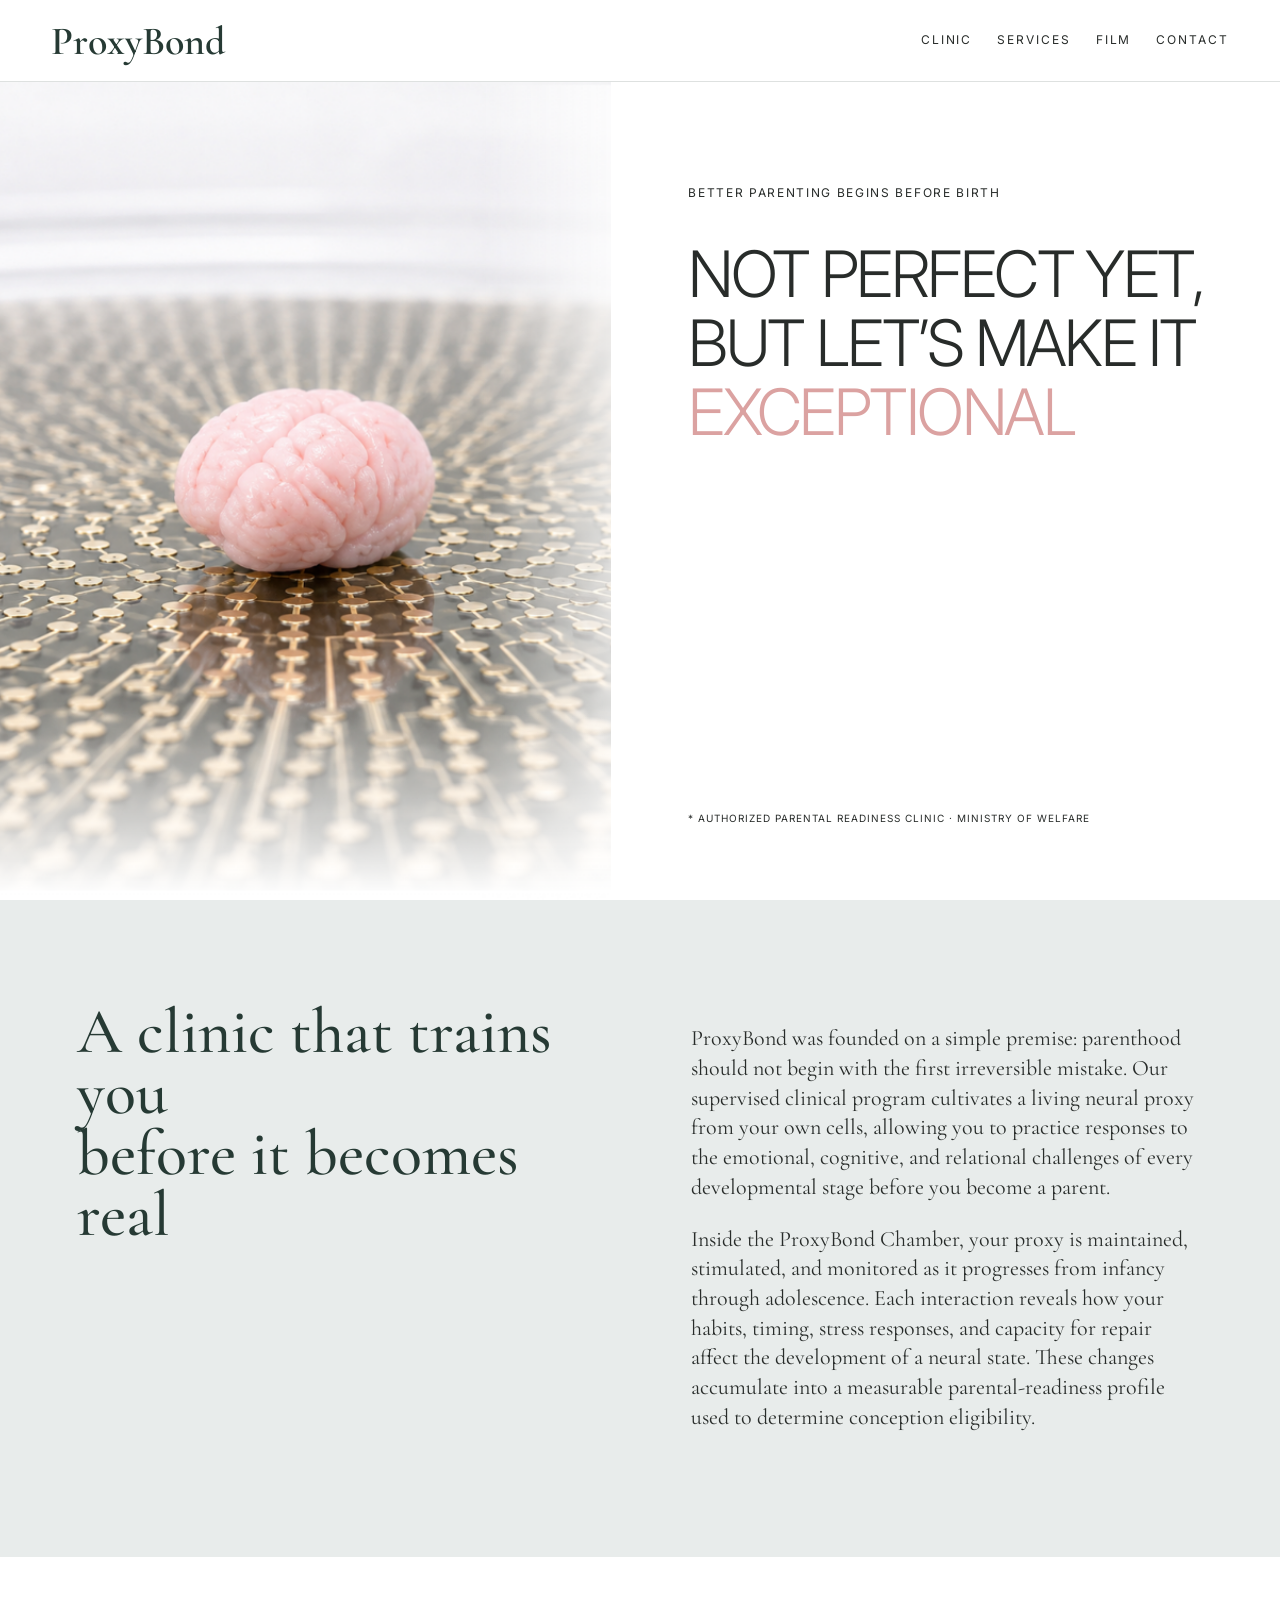
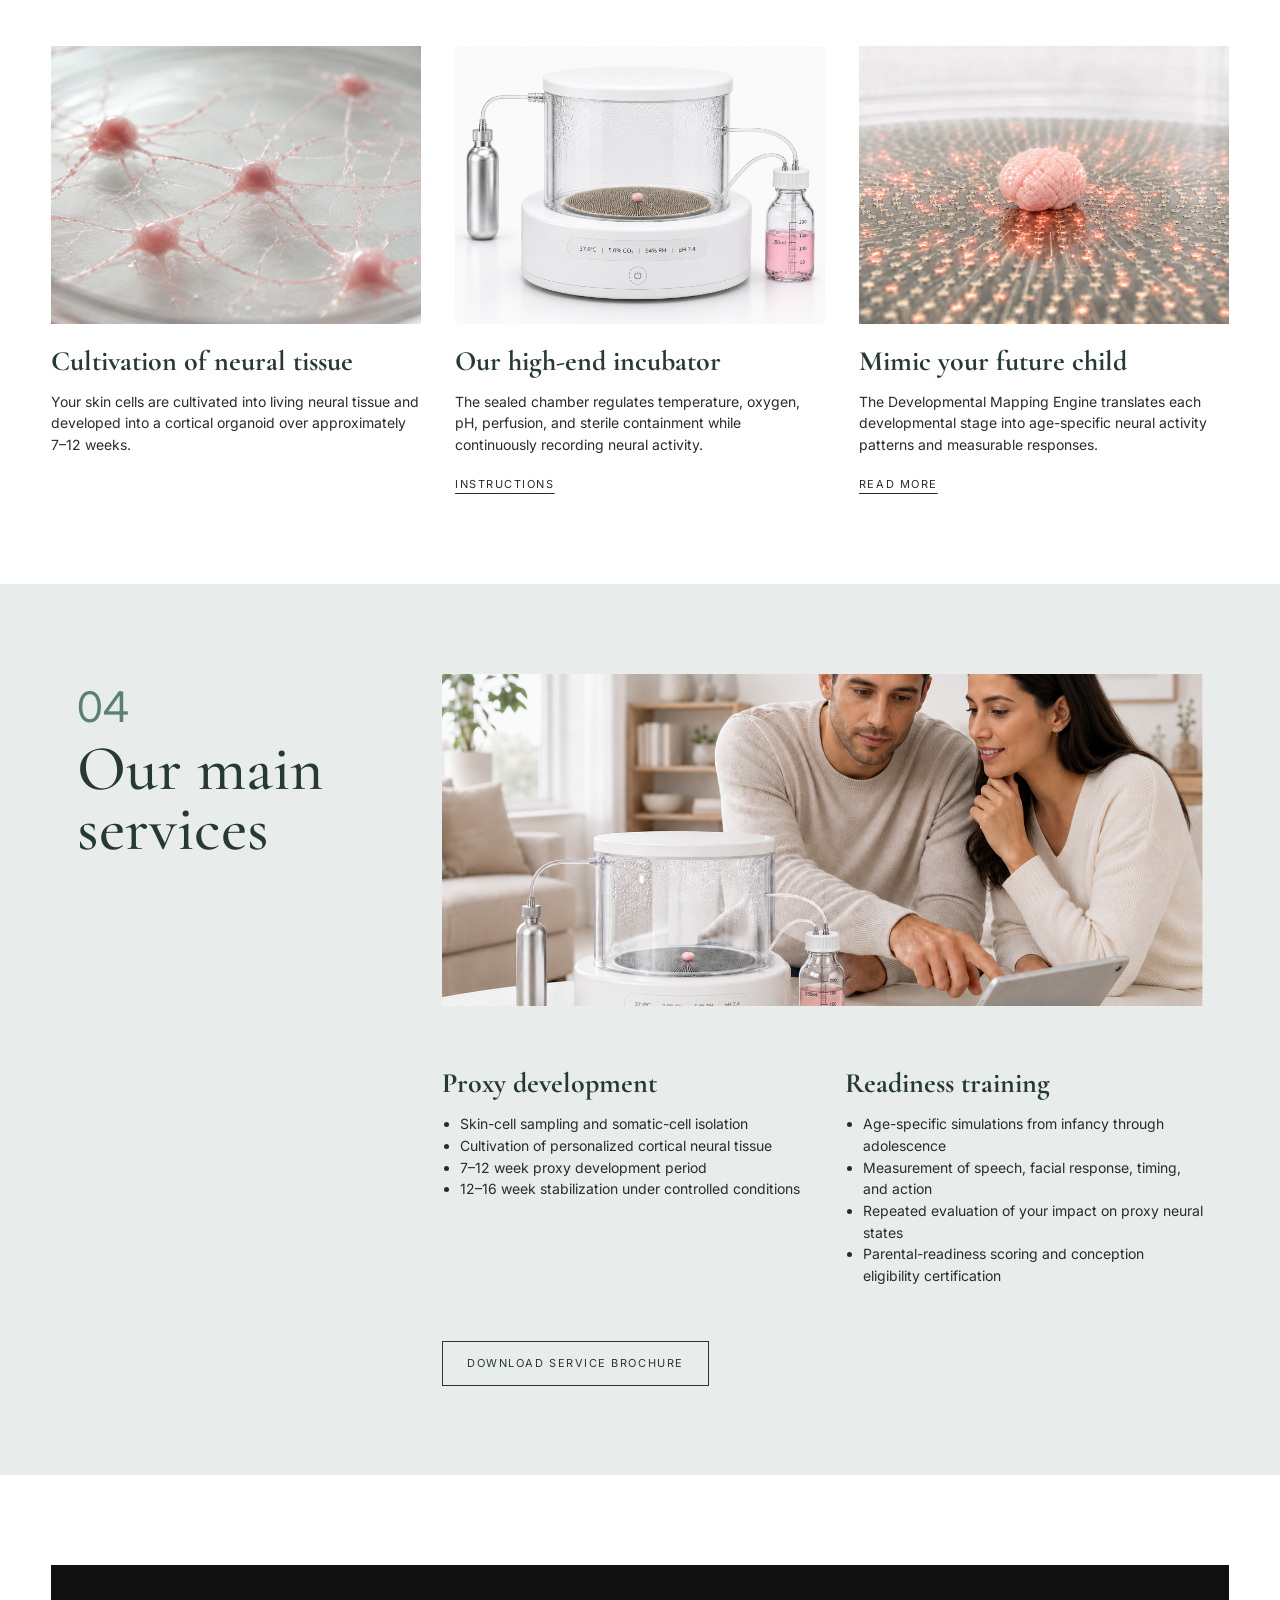
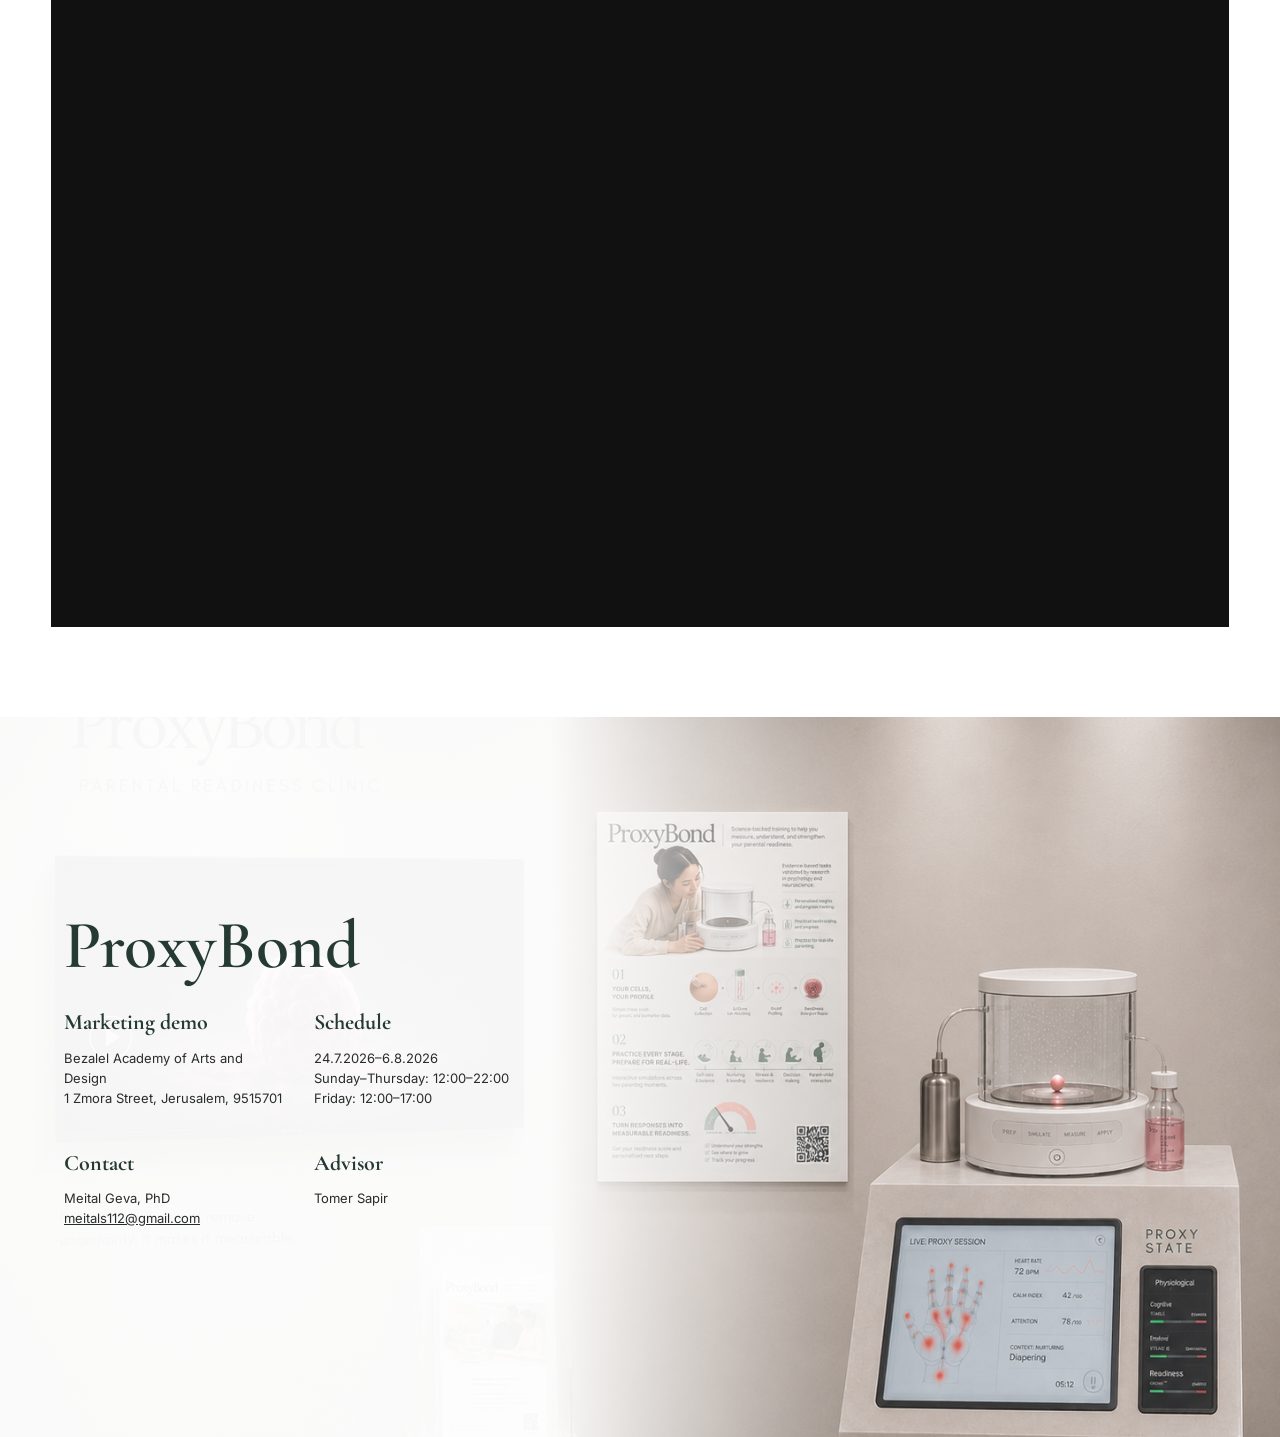
==== proxybond/index.html @ 374a2a6f "added proxybond page" ====
<!doctype html>
<html lang="en">
<head>
  <meta charset="utf-8">
  <meta name="viewport" content="width=device-width,initial-scale=1">
  <meta name="description" content="ProxyBond parental readiness clinic and living neural proxy training service.">
  <title>ProxyBond | Parental Readiness Clinic</title>
  <link rel="preconnect" href="https://fonts.googleapis.com">
  <link rel="preconnect" href="https://fonts.gstatic.com" crossorigin>
  <link href="https://fonts.googleapis.com/css2?family=Cormorant+Garamond:wght@300;400&family=Inter:wght@400;500;600&display=swap" rel="stylesheet">
  <link rel="stylesheet" href="styles.css">
</head>
<body>
<header class="site-header">
  <a class="brand" href="#top">ProxyBond</a>
  <nav aria-label="Primary navigation">
    <a href="#about">Clinic</a><a href="#services">Services</a><a href="#film">Film</a><a href="#contact">Contact</a>
  </nav>
  
</header>

<main id="top">
  <section class="hero section-grid">
    <div class="hero-image"><img src="assets/hero.png" alt="Living neural proxy on a microelectrode array"></div>
    <div class="hero-copy">
      <p class="eyebrow">Better parenting begins before birth</p>
      <h1>
        Not&nbsp;perfect&nbsp;yet,<br>
        but&nbsp;let’s&nbsp;make&nbsp;it<br>
        <em>exceptional</em>
      </h1>
      
      <p class="authority">* Authorized parental readiness clinic · Ministry of Welfare</p>
    </div>
  </section>

  <section id="about" class="about section-grid muted">
    <h2>A clinic that trains you<br>before it becomes real</h2>
    <div class="body-copy">
      <p>ProxyBond was founded on a simple premise: parenthood should not begin with the first irreversible mistake. Our supervised clinical program cultivates a living neural proxy from your own cells, allowing you to practice responses to the emotional, cognitive, and relational challenges of every developmental stage before you become a parent.</p>
      <p>Inside the ProxyBond Chamber, your proxy is maintained, stimulated, and monitored as it progresses from infancy through adolescence. Each interaction reveals how your habits, timing, stress responses, and capacity for repair affect the development of a neural state. These changes accumulate into a measurable parental-readiness profile used to determine conception eligibility.</p>
    </div>
  </section>

  <section class="features" aria-label="Core system">
    <article class="feature-card">
      <img src="assets/neural-tissue.png" alt="Neural tissue cultivated in a laboratory dish">
      <h3>Cultivation of neural tissue</h3>
      <p>Your skin cells are cultivated into living neural tissue and developed into a cortical organoid over approximately 7–12 weeks.</p>
    </article>
    <article class="feature-card">
      <img src="assets/incubator.png" alt="ProxyBond incubator with environmental regulation system">
      <h3>Our high-end incubator</h3>
      <p>The sealed chamber regulates temperature, oxygen, pH, perfusion, and sterile containment while continuously recording neural activity.</p>
      <a class="text-link" href="instructions.pdf" download>Instructions</a>
    </article>
    <article class="feature-card">
      <img src="assets/mapping.png" alt="Neural proxy on an active microelectrode array">
      <h3>Mimic your future child</h3>
      <p>The Developmental Mapping Engine translates each developmental stage into age-specific neural activity patterns and measurable responses.</p>
      <a class="text-link" href="child-mimic.pdf">Read more</a>
    </article>
  </section>

  <section id="services" class="services muted">
    <div class="services-heading"><p class="index">04</p><h2>Our main<br>services</h2></div>
    <div class="service-image"><img src="assets/couple.png" alt="Couple using a ProxyBond chamber at home"></div>
    <div class="service-list">
      <div><h3>Proxy development</h3><ul><li>Skin-cell sampling and somatic-cell isolation</li><li>Cultivation of personalized cortical neural tissue</li><li>7–12 week proxy development period</li><li>12–16 week stabilization under controlled conditions</li></ul></div>
      <div><h3>Readiness training</h3><ul><li>Age-specific simulations from infancy through adolescence</li><li>Measurement of speech, facial response, timing, and action</li><li>Repeated evaluation of your impact on proxy neural states</li><li>Parental-readiness scoring and conception eligibility certification</li></ul></div>
    </div>
    <a class="button outline" href="ProxyBond_print.pdf" download>Download service brochure</a>
  </section>

  <section id="film" class="film full-width-film">
    <div class="video-wrap"><iframe src="https://player.vimeo.com/video/1210981416?badge=0&amp;autopause=0&amp;player_id=0&amp;app_id=58479" frameborder="0" allow="autoplay; fullscreen; picture-in-picture; clipboard-write; encrypted-media; web-share" referrerpolicy="strict-origin-when-cross-origin" title="PROXYBOND"></iframe></div>
  </section>

  <section id="contact" class="contact" style="--contact-image:url('assets/exhibition.png')">
    <div class="contact-panel">
      <a class="brand footer-brand" href="#top">ProxyBond</a>
      <div><h3>Marketing demo</h3><p>Bezalel Academy of Arts and Design<br>1 Zmora Street, Jerusalem, 9515701</p></div>
      <div><h3>Schedule</h3><p>24.7.2026–6.8.2026<br>Sunday–Thursday: 12:00–22:00<br>Friday: 12:00–17:00</p></div>
      <div><h3>Contact</h3><p>Meital Geva, PhD<br><a href="mailto:meitals112@gmail.com">meitals112@gmail.com</a></p></div>
      <div><h3>Advisor</h3><p>Tomer Sapir</p></div>
    </div>
  </section>
</main>
<script src="script.js"></script>
</body>
</html>
---- proxybond/styles.css ----
:root {
    --ink:#263a34;
    --text:#282c2a;
    --paper:#ffffff;
    --muted:#e8eceb;
    --line:#b6beb9;
    --rose:#dba2a1;
    --sage:#afcac1;
    --max:1440px}

* {
    box-sizing:border-box}

html {
    scroll-behavior:smooth}

body {
    margin:0;
    background:var(--paper);
    color:var(--text);
    font-family:Inter,Arial,sans-serif;
    font-size:16px;
    line-height:1.55}

img {
    display:block;
    width:100%}

a {
    color:inherit}

.site-header {
    height:82px;
    padding:0 4vw;
    display:flex;
    align-items:center;
    gap:34px;
    background:rgba(255,255,255,.94);
    border-bottom:1px solid rgba(38,58,52,.15);
    position:sticky;
    top:0;
    z-index:20;
    backdrop-filter:blur(12px)}

.brand {
    font-family:"Cormorant Garamond",serif;
    font-size:40px;
    font-weight:600;
    text-decoration:none;
    color:var(--ink);
    line-height:1}

.site-header nav {
    display:flex;
    gap:25px;
    margin-left:auto}

.site-header nav a,.header-cta {
    font-size:12px;
    text-transform:uppercase;
    letter-spacing:.16em;
    text-decoration:none}

.header-cta {
    border:1px solid var(--ink);
    padding:10px 16px}

.section-grid {
    display:grid;
    grid-template-columns:1fr 1fr;
    max-width:var(--max);
    margin:auto}

.hero {
    min-height:calc(100vh - 82px)}

.hero-image {
    background:#fff;
    overflow:hidden}

.hero-image img {
    height:100%;
    object-fit:cover}

.hero-copy {
    padding:7vw 6vw 5vw;
    display:flex;
    flex-direction:column;
    justify-content:center}

.eyebrow {
    text-transform:uppercase;
    letter-spacing:.14em;
    font-size:12px}

.hero h1,.logic-hero h1,.placeholder h1 {
    font-size: clamp(38px, 5vw, 68px);
    line-height:1.08;
    letter-spacing:-.04em;
    text-transform:uppercase;
    font-weight:300;
    margin:25px 0 38px}

.hero h1 em {
    font-style:normal;
    color:var(--rose)}

.button {
    display:inline-block;
    width:max-content;
    padding:13px 24px;
    border:1px solid var(--ink);
    text-transform:uppercase;
    letter-spacing:.14em;
    font-size:11px;
    text-decoration:none;
    background:var(--ink);
    color:#fff}

.outline {
    background:transparent;
    color:var(--ink)}

.authority {
    margin-top:auto;
    text-transform:uppercase;
    letter-spacing:.1em;
    font-size:10px}

.muted {
    background:var(--muted)}

.about {
    max-width:none;
    padding:8vw 6vw;
    gap:8vw}

.about h2,.section-title h2,.services h2 {
    font-family:"Cormorant Garamond",serif;
    color:var(--ink);
    font-size:clamp(44px,5vw,72px);
    line-height:.95;
    font-weight:500;
    margin:0}

.body-copy {
    max-width:720px;
    font-family:"Cormorant Garamond",serif;
    font-size:22px;
    line-height:1.35}

.features {
    max-width:var(--max);
    margin:auto;
    display:grid;
    grid-template-columns:repeat(3,1fr);
    gap:34px;
    padding:7vw 4vw}

.feature-card img {
    aspect-ratio:4/3;
    object-fit:cover}

.feature-card h3,.services h3,.contact h3 {
    font-family:"Cormorant Garamond",serif;
    color:var(--ink);
    font-size:28px;
    line-height:1.1;
    margin:22px 0 10px}

.feature-card p {
    font-size:14px}

.text-link {
    text-transform:uppercase;
    letter-spacing:.14em;
    font-size:11px;
    text-underline-offset:5px}

.services {
    padding:7vw 6vw;
    display:grid;
    grid-template-columns:.55fr 1.45fr;
    gap:40px 6vw}

.services-heading {
    grid-row:span 2}

.index {
    font-size:42px;
    color:#598173;
    margin:0}

.service-image img {
    aspect-ratio:16/7;
    object-fit:cover}

.service-list {
    display:grid;
    grid-template-columns:1fr 1fr;
    gap:45px}

.service-list ul {
    padding-left:18px;
    font-size:14px}

.services>.button {
    grid-column:2}

.film {
    max-width:var(--max);
    margin:auto;
    padding:7vw 4vw}

.section-title {
    display:grid;
    grid-template-columns:1fr 2fr;
    align-items:end;
    margin-bottom:40px}

.video-wrap {
    position:relative;
    padding-top:56.25%;
    background:#111}

.video-wrap iframe {
    position:absolute;
    inset:0;
    width:100%;
    height:100%}

.contact {
    min-height:720px;
    background-image:linear-gradient(90deg,rgba(255,255,255,.96) 0 43%,rgba(255,255,255,.1) 67%),var(--contact-image);
    background-size:cover;
    background-position:center;
    display:flex;
    align-items:center;
    padding:5vw}

.contact-panel {
    width:min(470px,100%);
    display:grid;
    grid-template-columns:1fr 1fr;
    gap:30px}

.footer-brand {
    grid-column:1/-1;
    font-size:68px}

.contact h3 {
    font-size:22px;
    margin:0 0 8px}

.contact p {
    font-size:13px}

.logic-page {
    max-width:1200px;
    margin:auto;
    padding:7vw 4vw}

.logic-hero {
    max-width:900px}

.logic-hero p:last-child {
    font-family:"Cormorant Garamond",serif;
    font-size:24px}

.logic-flow {
    margin:70px 0;
    display:grid;
    grid-template-columns:repeat(5,1fr);
    border-top:1px solid var(--line);
    border-bottom:1px solid var(--line)}

.logic-flow article {
    padding:35px 24px;
    border-right:1px solid var(--line)}

.logic-flow article:last-child {
    border:0}

.logic-flow span {
    color:var(--rose);
    font-size:30px}

.logic-flow h2 {
    font-family:"Cormorant Garamond",serif;
    font-size:26px;
    line-height:1.05;
    color:var(--ink)}

.logic-flow p {
    font-size:13px}

.logic-image {
    display:grid;
    grid-template-columns:1.7fr .3fr;
    gap:30px;
    align-items:end}

.logic-image img {
    max-height:500px;
    object-fit:cover}

.placeholder {
    min-height:100vh;
    padding:5vw}

.placeholder main {
    min-height:75vh;
    display:flex;
    flex-direction:column;
    justify-content:center}

.placeholder h1 {
    margin:20px 0}

.placeholder .button {
    margin-top:30px}

@media(max-width:850px) {
    .site-header nav {
    display:none}

.site-header {
    height:70px}

.site-header .brand {
    font-size:32px}

.header-cta {
    margin-left:auto}

.section-grid,.features,.service-list,.section-title,.logic-image {
    grid-template-columns:1fr}

.hero {
    min-height:auto}

.hero-image {
    height:62vh}

.hero-copy {
    
    padding:7vw 4vw 5vw 6vw;
    display:flex;
    flex-direction:column;
    justify-content:center;
}

.about {
    padding:80px 7vw}

.features {
    padding:70px 7vw}

.services {
    grid-template-columns:1fr;
    padding:70px 7vw}

.services-heading {
    grid-row:auto}

.services>.button {
    grid-column:1}

.section-title {
    gap:10px}

.contact {
    background-image:linear-gradient(rgba(255,255,255,.9),rgba(255,255,255,.9)),var(--contact-image);
    padding:70px 7vw}

.logic-flow {
    grid-template-columns:1fr}

.logic-flow article {
    border-right:0;
    border-bottom:1px solid var(--line)}

.logic-flow article:last-child {
    border-bottom:0}

}

@media(max-width:520px) {
    .contact-panel {
    grid-template-columns:1fr}

.footer-brand {
    font-size:54px}

.hero h1 {
    font-size:45px}

.about h2 {
    font-size:45px}

.body-copy {
    font-size:19px}
.keep-line {
    white-space: nowrap;
}

.full-width-film {
    max-width: none;
    padding: 0;
}

.full-width-film .video-wrap {
    width: 100%;
    padding-top: 56.25%;
}

}
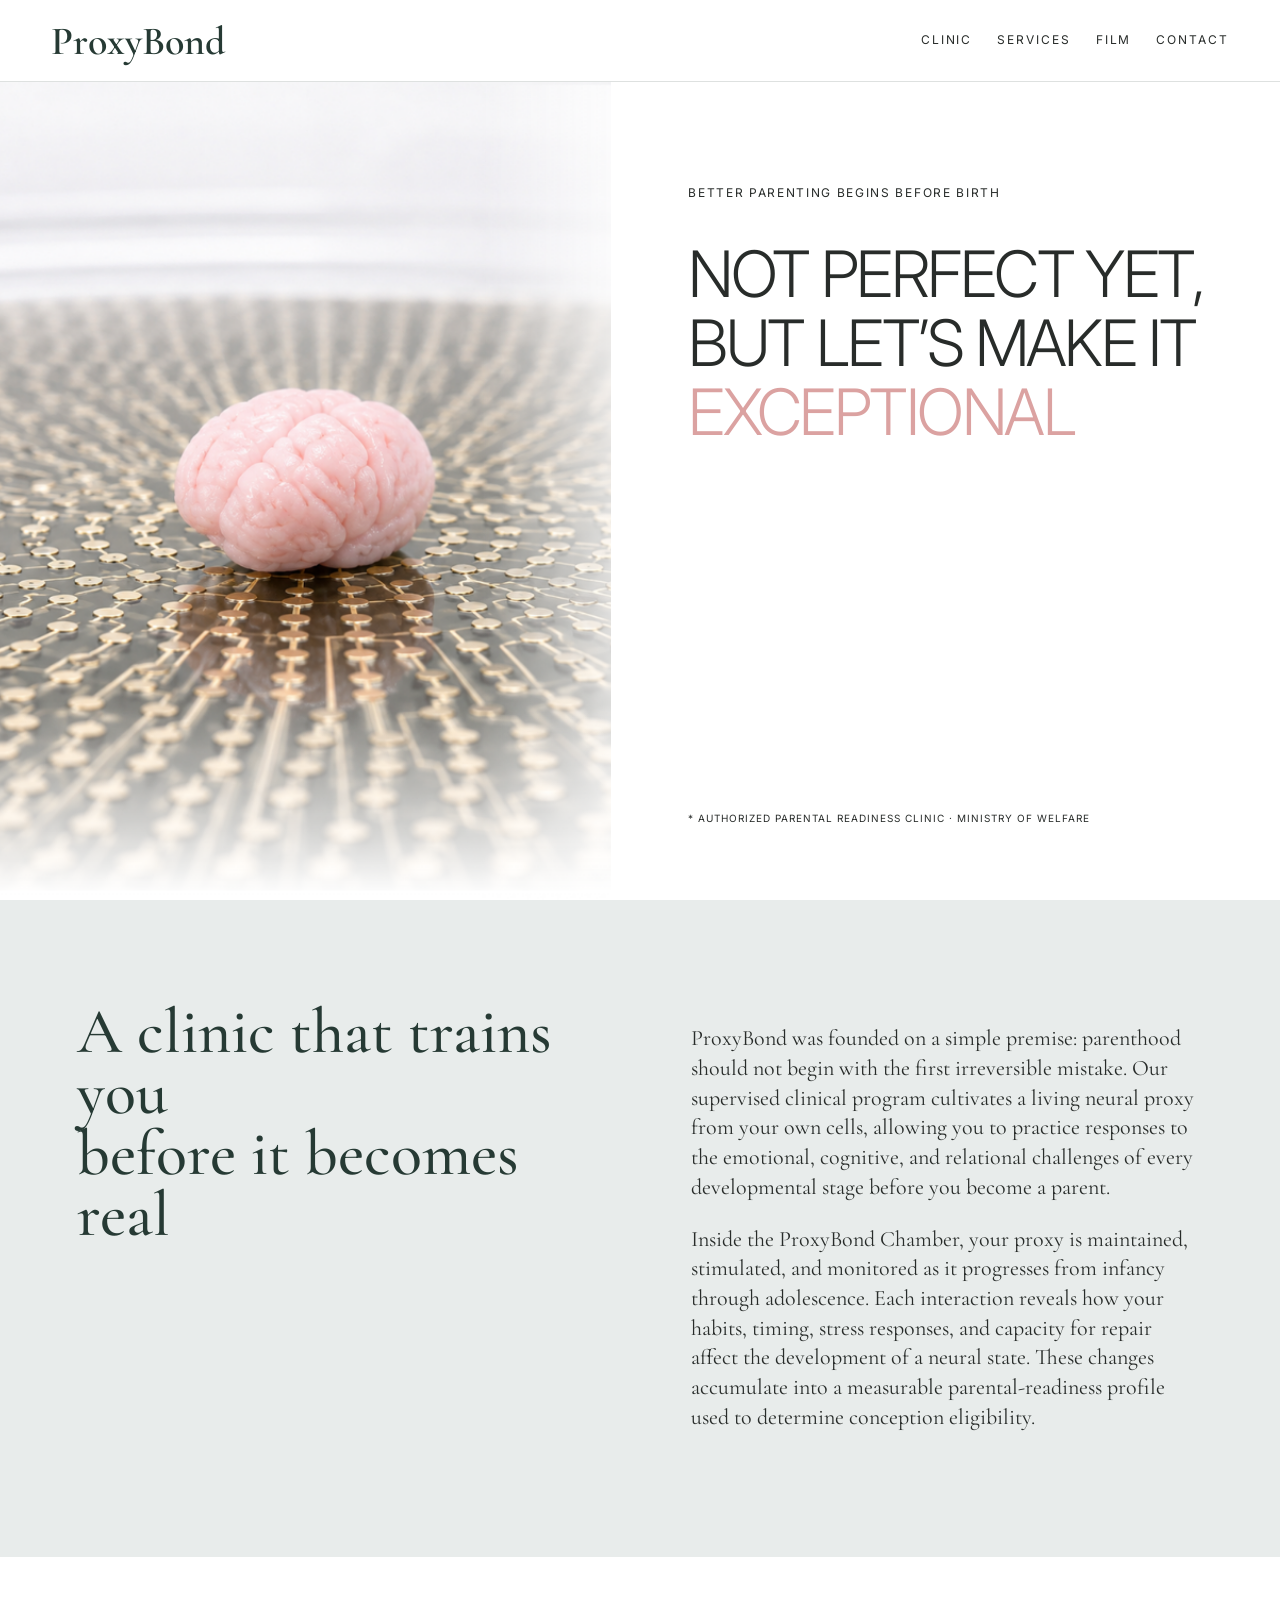
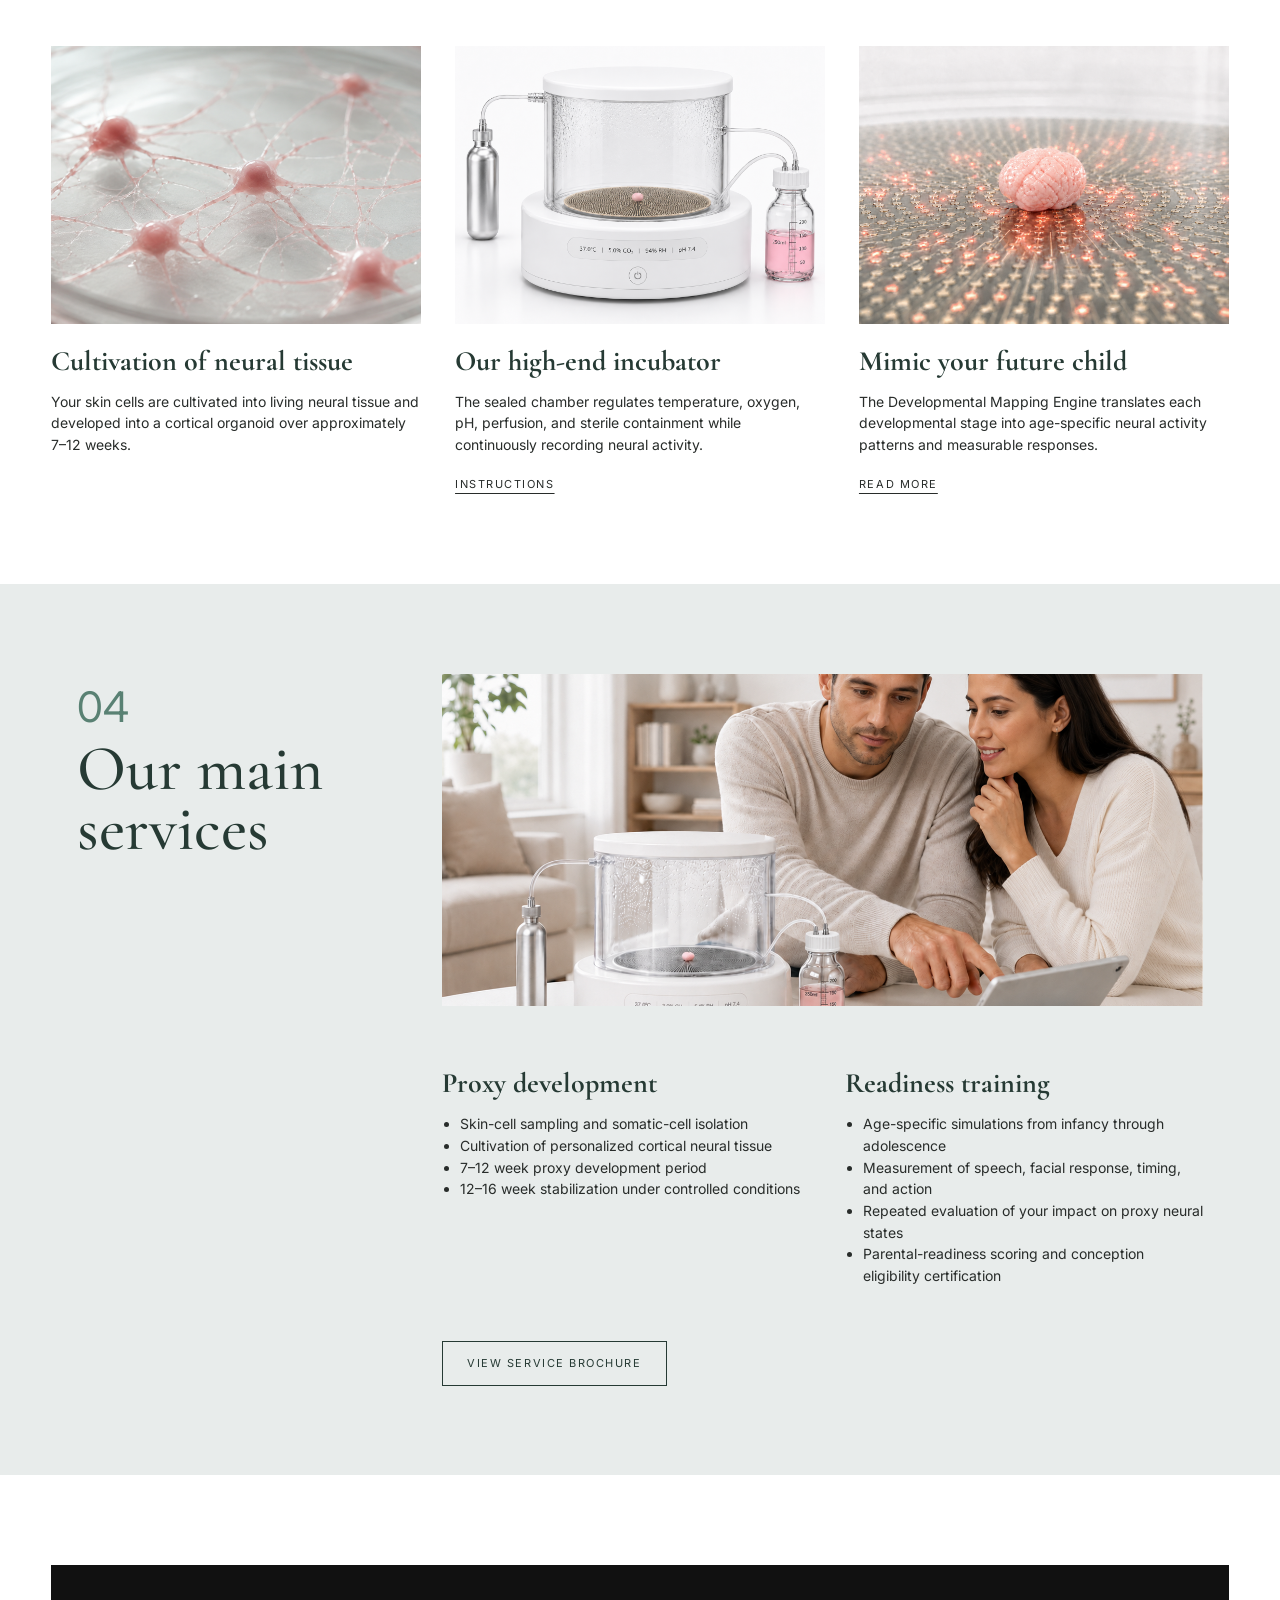
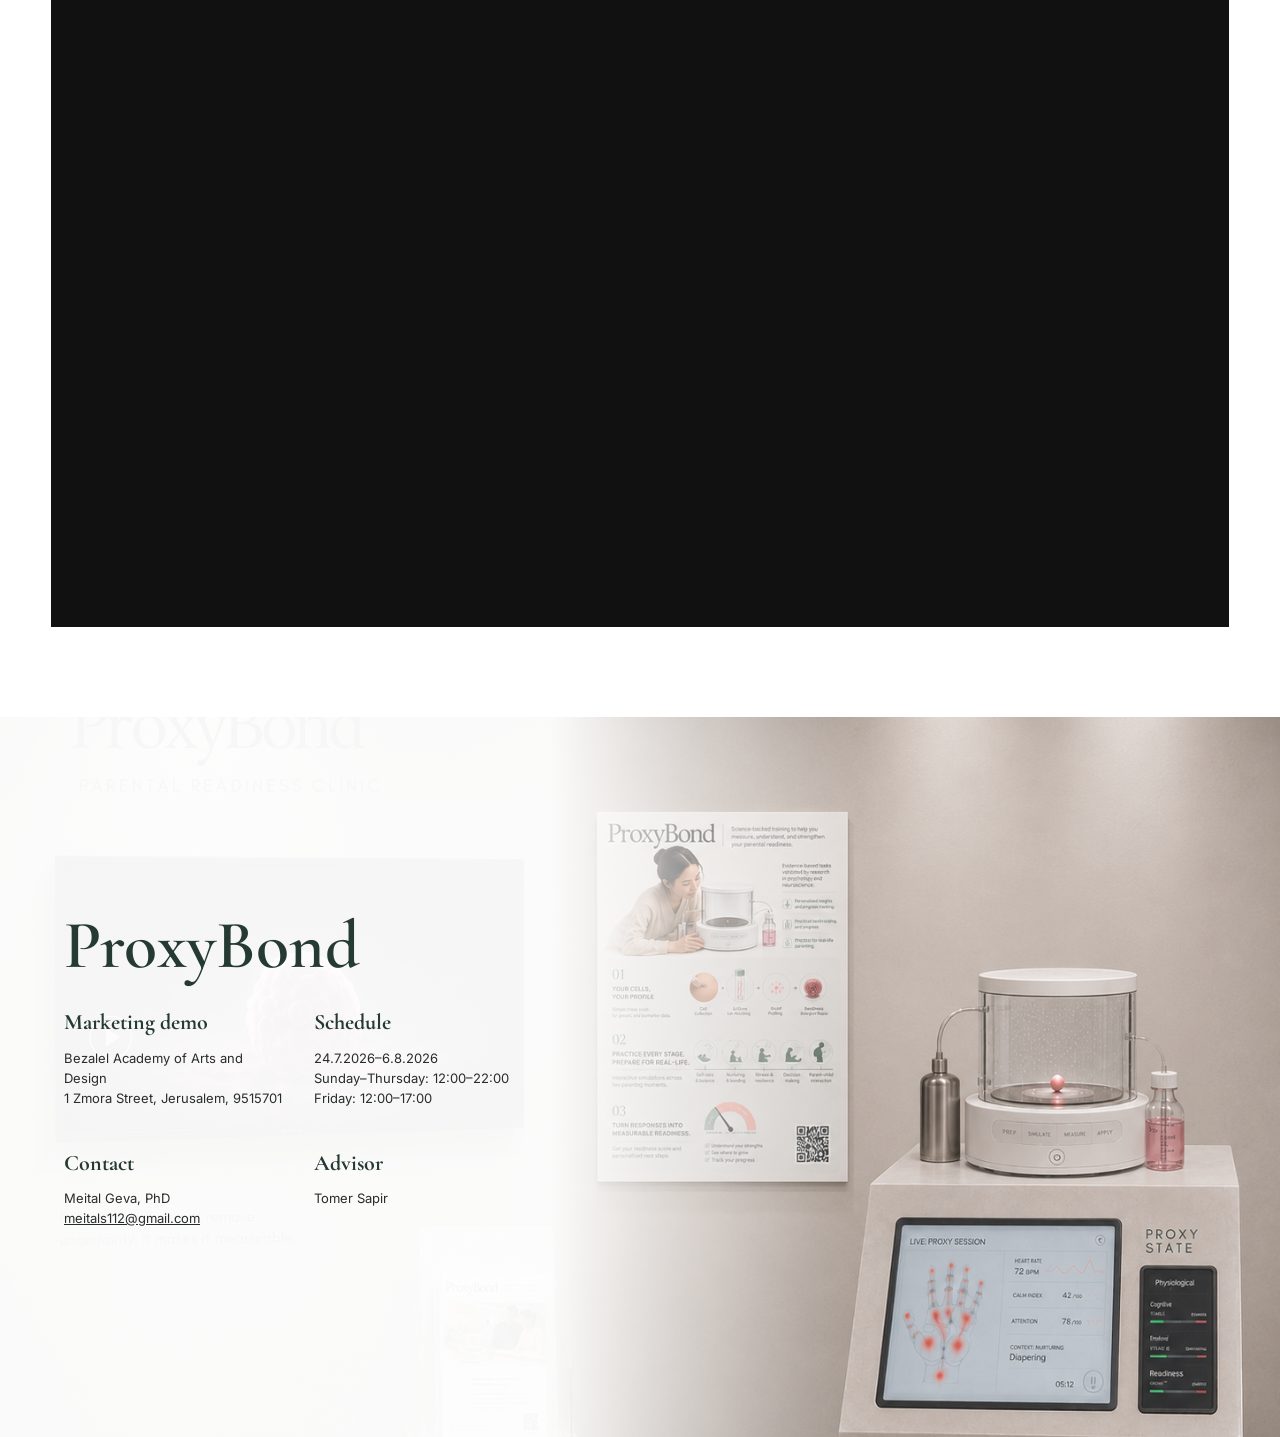
==== commit f2522e94: "Update index.html" ====
--- a/proxybond/index.html
+++ b/proxybond/index.html
@@ -52,13 +52,13 @@
       <img src="assets/incubator.png" alt="ProxyBond incubator with environmental regulation system">
       <h3>Our high-end incubator</h3>
       <p>The sealed chamber regulates temperature, oxygen, pH, perfusion, and sterile containment while continuously recording neural activity.</p>
-      <a class="text-link" href="instructions.pdf" download>Instructions</a>
+      <a class="text-link" href="instructions.pdf" target="_blank">Instructions</a>
     </article>
     <article class="feature-card">
       <img src="assets/mapping.png" alt="Neural proxy on an active microelectrode array">
       <h3>Mimic your future child</h3>
       <p>The Developmental Mapping Engine translates each developmental stage into age-specific neural activity patterns and measurable responses.</p>
-      <a class="text-link" href="child-mimic.pdf">Read more</a>
+      <a class="text-link" href="child-mimic.pdf" target="_blank">Read more</a>
     </article>
   </section>
 
@@ -69,7 +69,7 @@
       <div><h3>Proxy development</h3><ul><li>Skin-cell sampling and somatic-cell isolation</li><li>Cultivation of personalized cortical neural tissue</li><li>7–12 week proxy development period</li><li>12–16 week stabilization under controlled conditions</li></ul></div>
       <div><h3>Readiness training</h3><ul><li>Age-specific simulations from infancy through adolescence</li><li>Measurement of speech, facial response, timing, and action</li><li>Repeated evaluation of your impact on proxy neural states</li><li>Parental-readiness scoring and conception eligibility certification</li></ul></div>
     </div>
-    <a class="button outline" href="ProxyBond_print.pdf" download>Download service brochure</a>
+    <a class="button outline" href="ProxyBond_print.pdf" target="_blank">View service brochure</a>
   </section>
 
   <section id="film" class="film full-width-film">
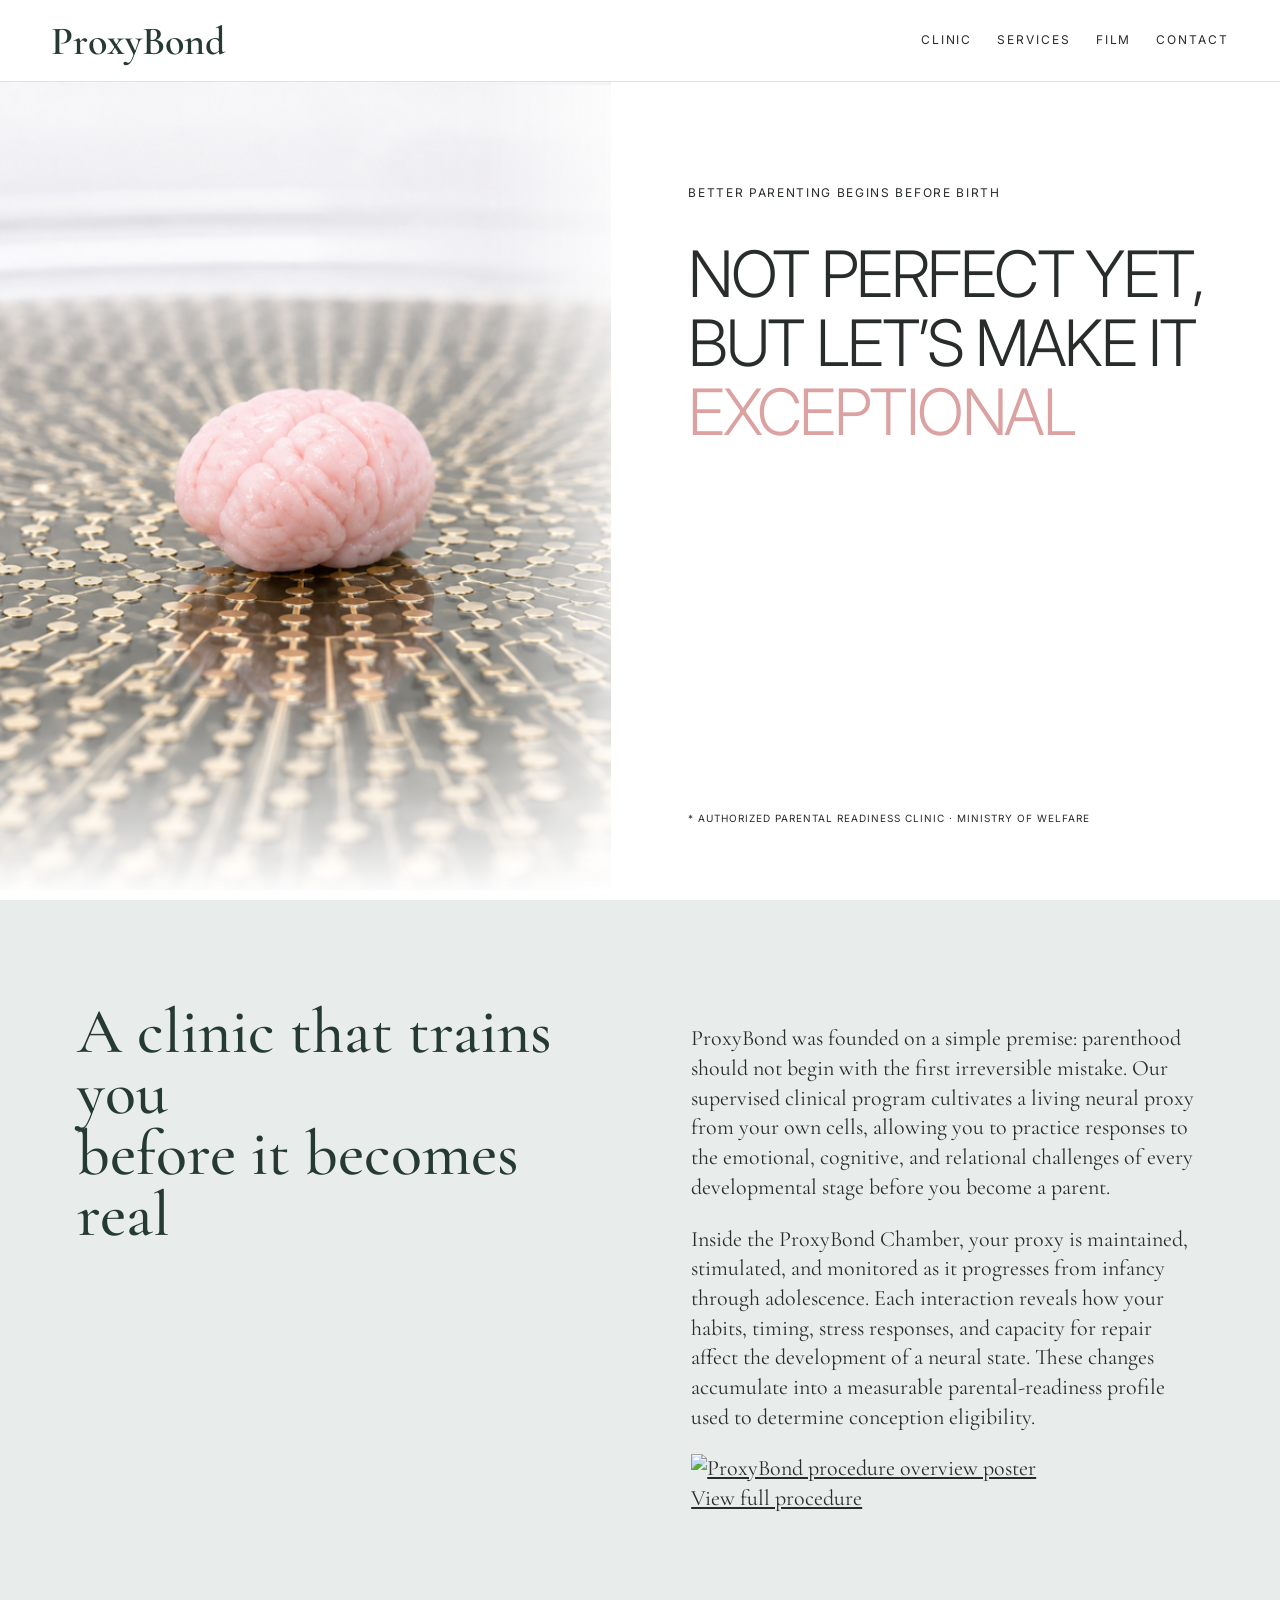
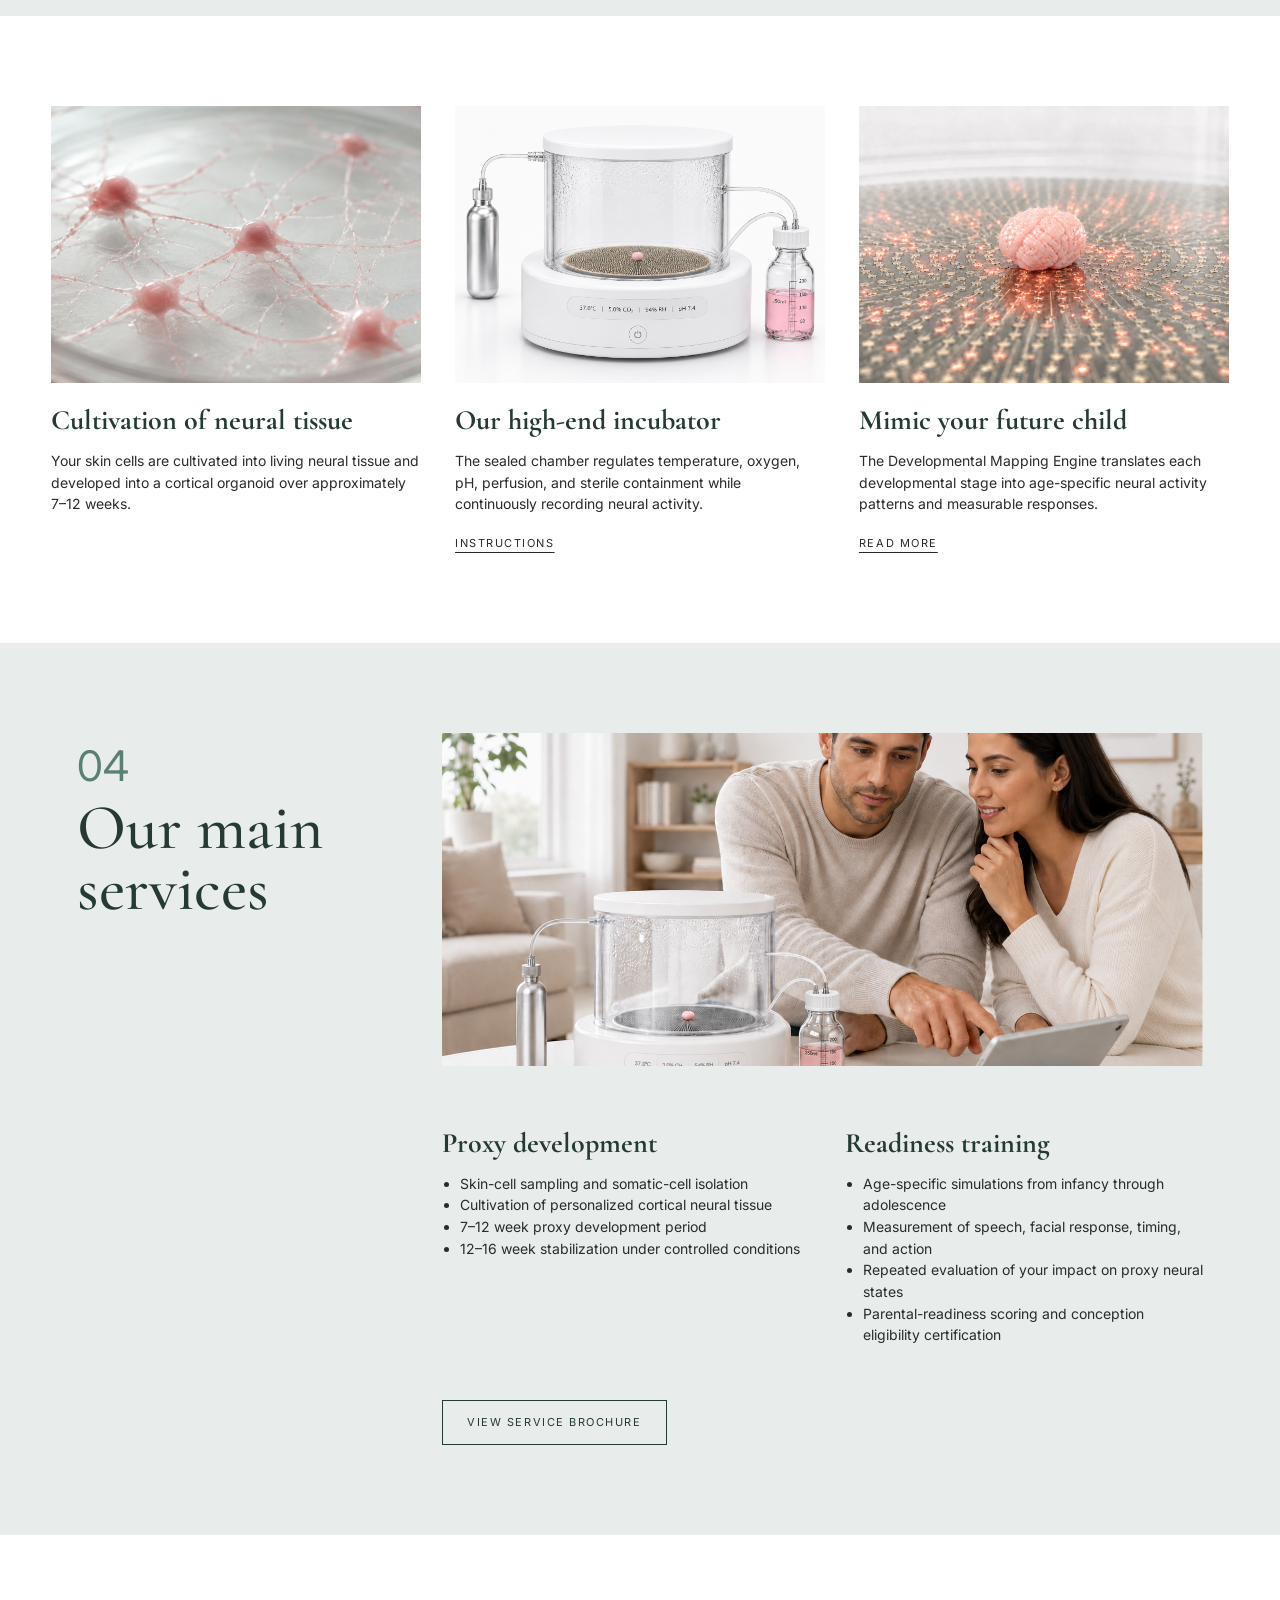
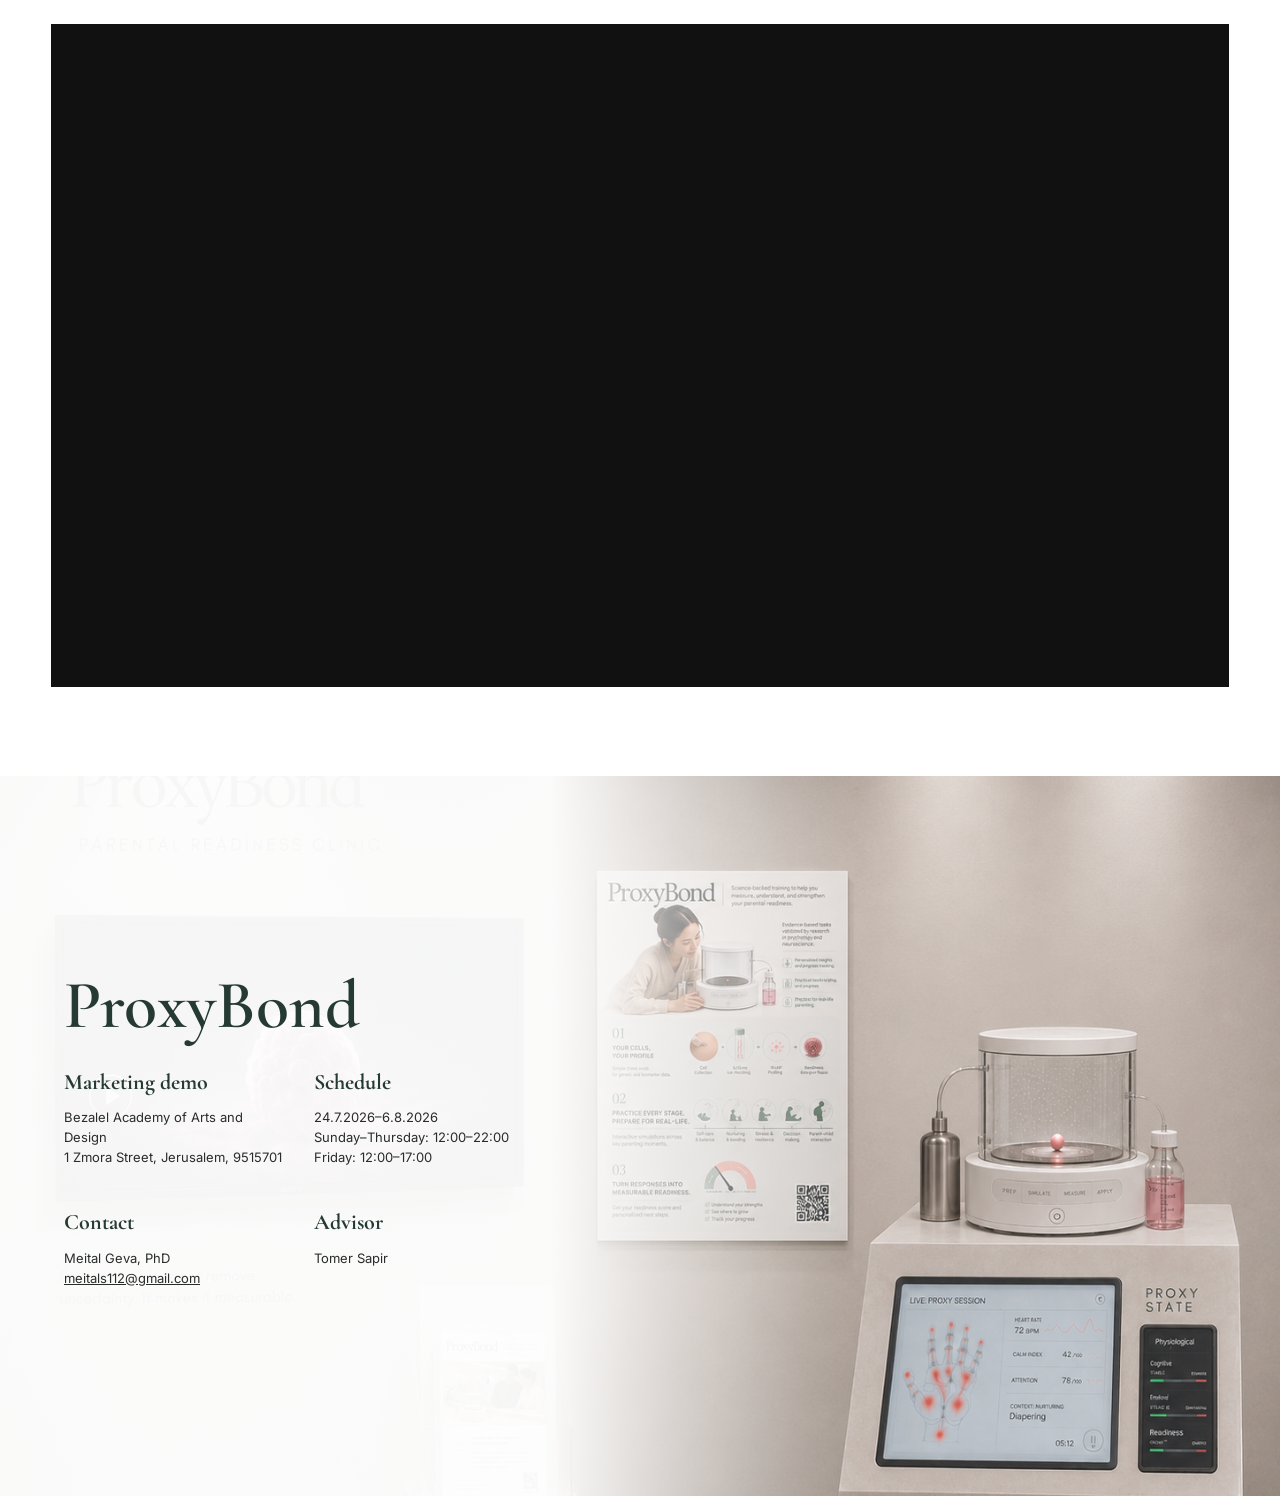
==== commit 9fd86890: "Update index.html" ====
--- a/proxybond/index.html
+++ b/proxybond/index.html
@@ -39,6 +39,10 @@
     <div class="body-copy">
       <p>ProxyBond was founded on a simple premise: parenthood should not begin with the first irreversible mistake. Our supervised clinical program cultivates a living neural proxy from your own cells, allowing you to practice responses to the emotional, cognitive, and relational challenges of every developmental stage before you become a parent.</p>
       <p>Inside the ProxyBond Chamber, your proxy is maintained, stimulated, and monitored as it progresses from infancy through adolescence. Each interaction reveals how your habits, timing, stress responses, and capacity for repair affect the development of a neural state. These changes accumulate into a measurable parental-readiness profile used to determine conception eligibility.</p>
+    <a class="poster-preview" href="assets/procedure-poster.png" target="_blank">
+  <img src="assets/procedure-poster.png" alt="ProxyBond procedure overview poster">
+  <span>View full procedure</span>
+</a>
     </div>
   </section>
 
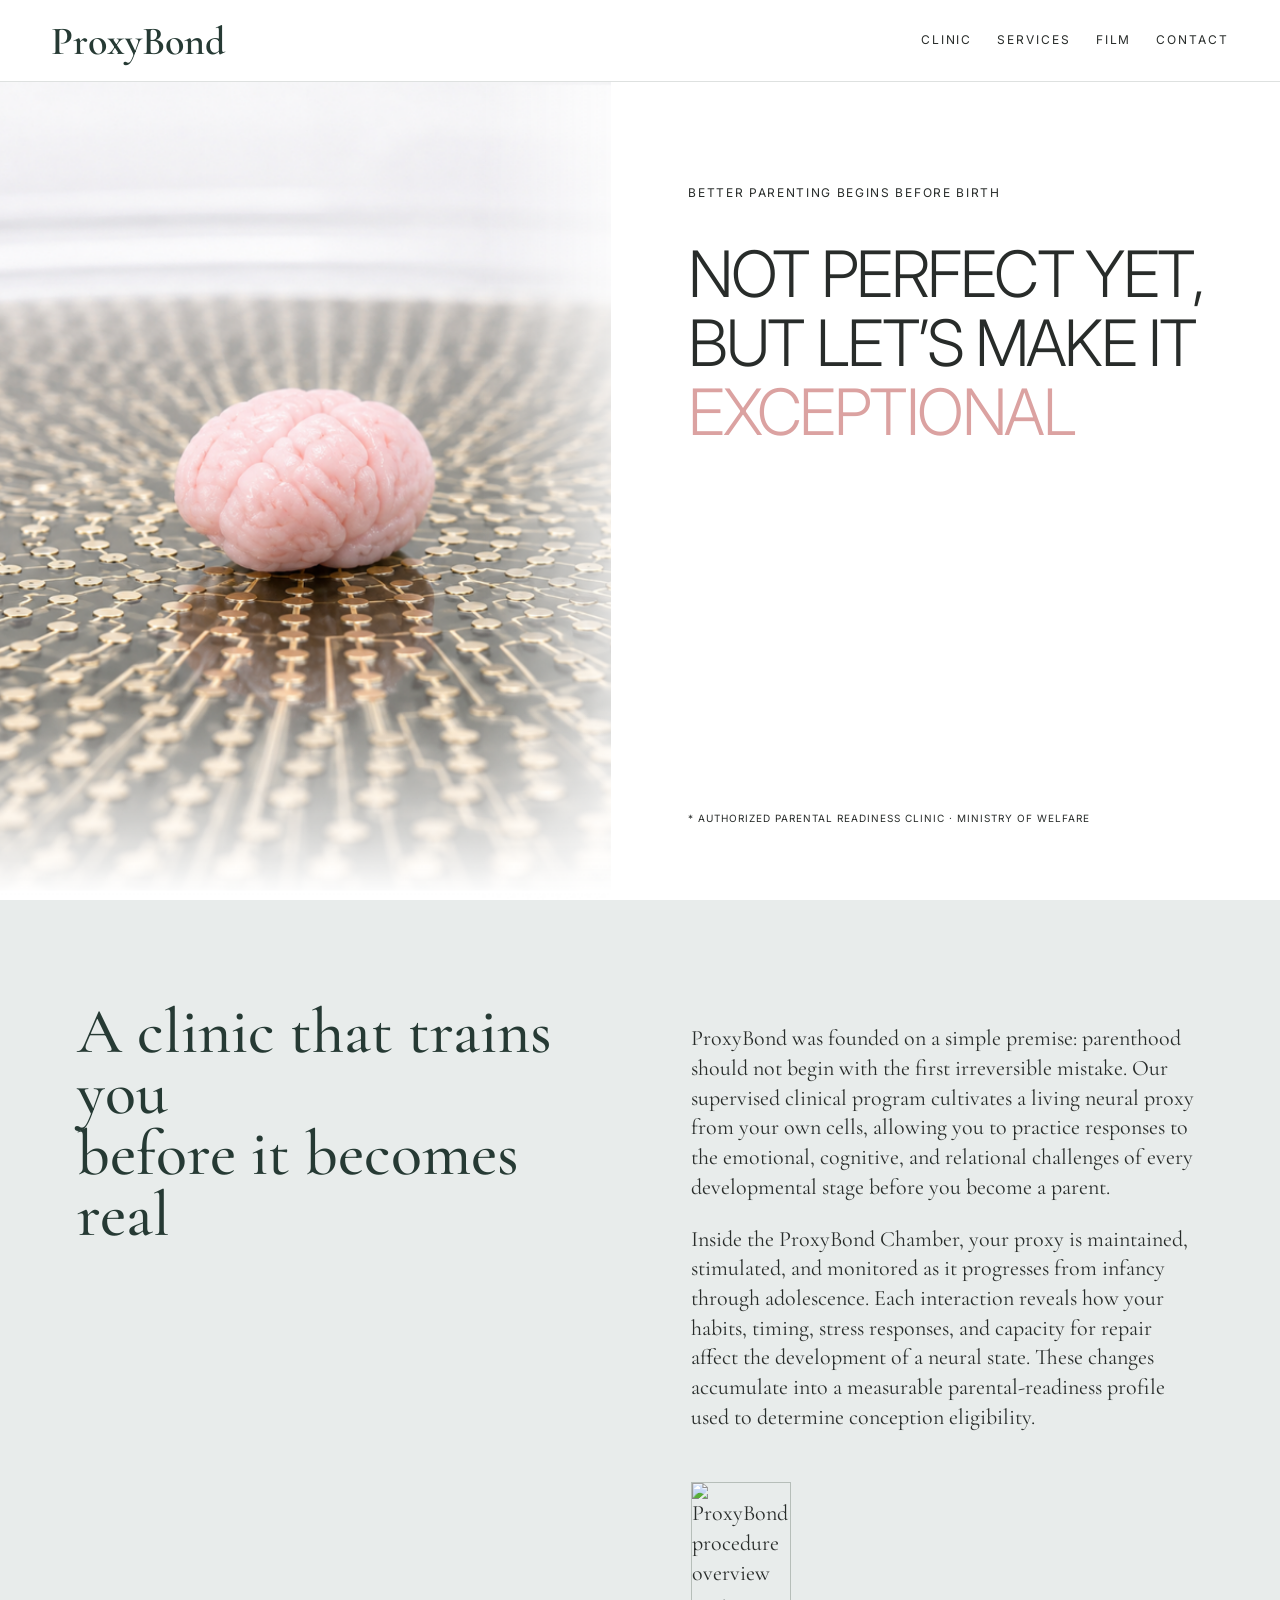
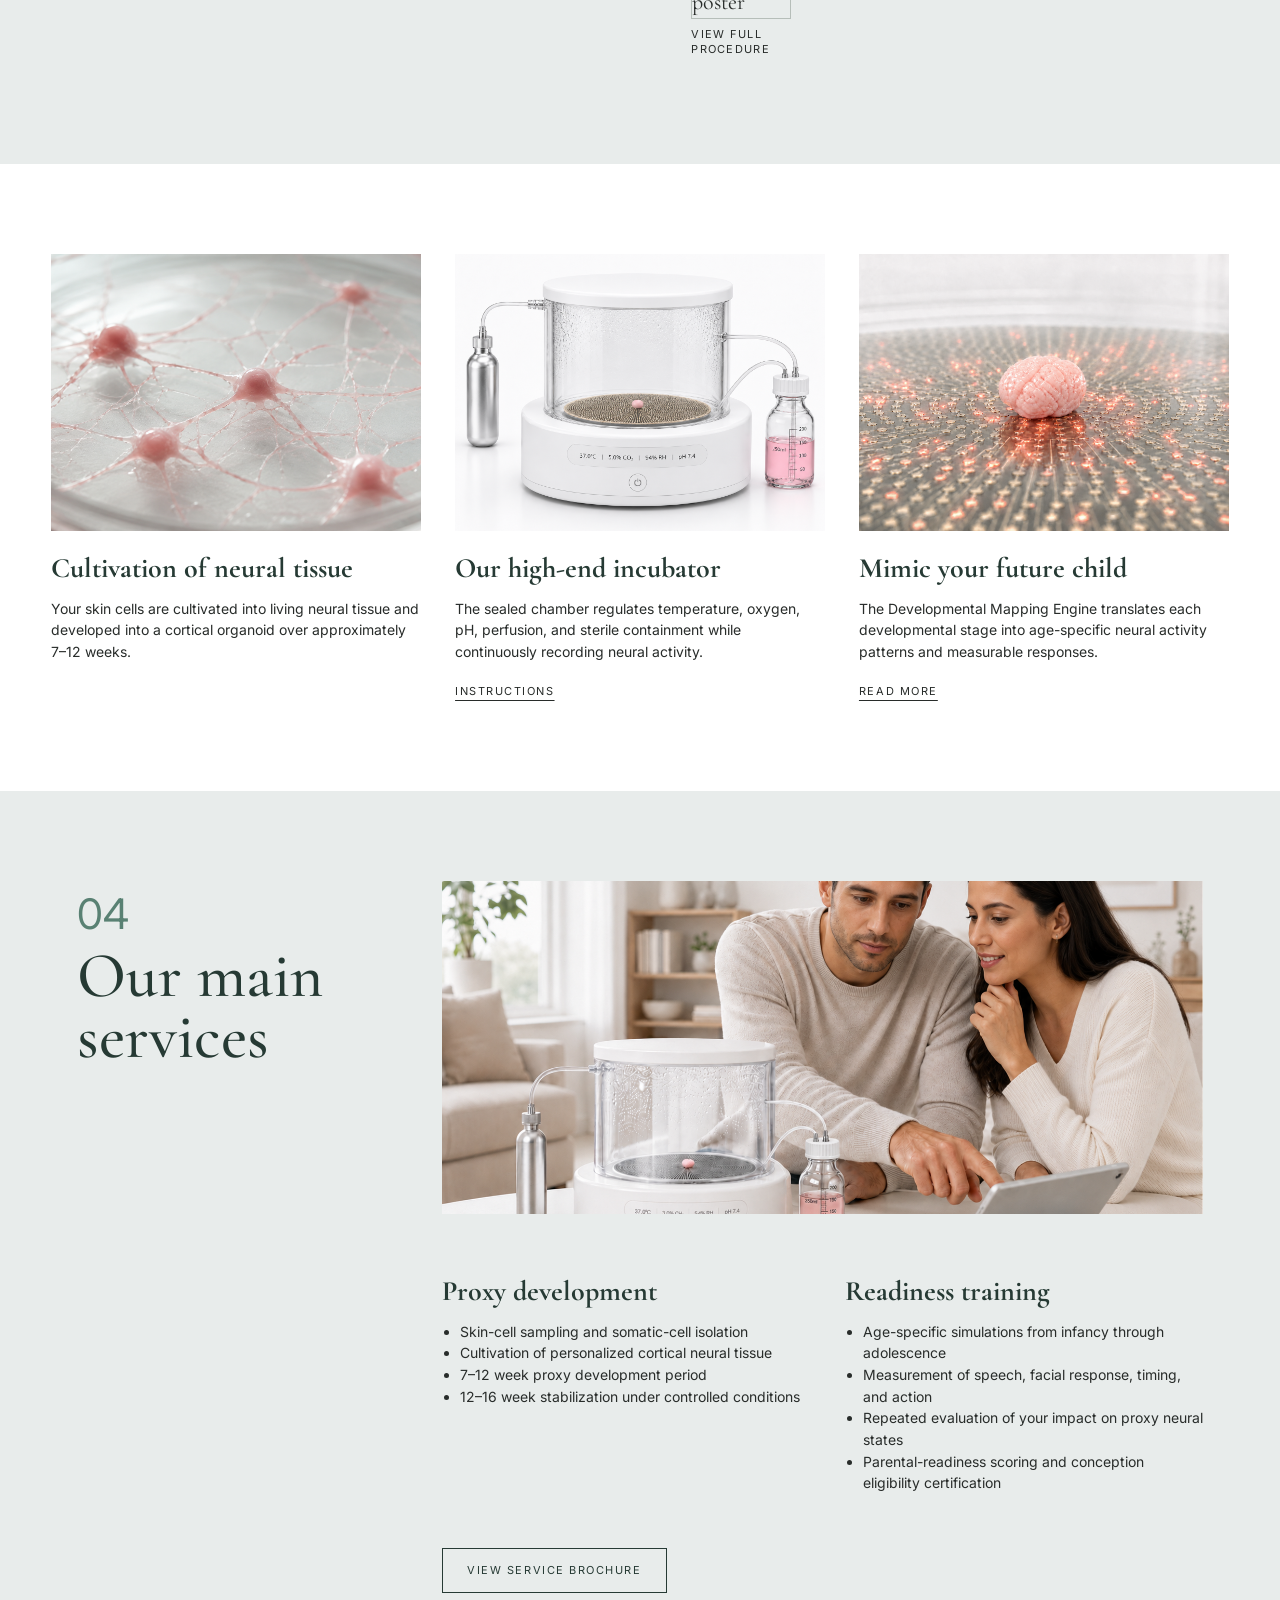
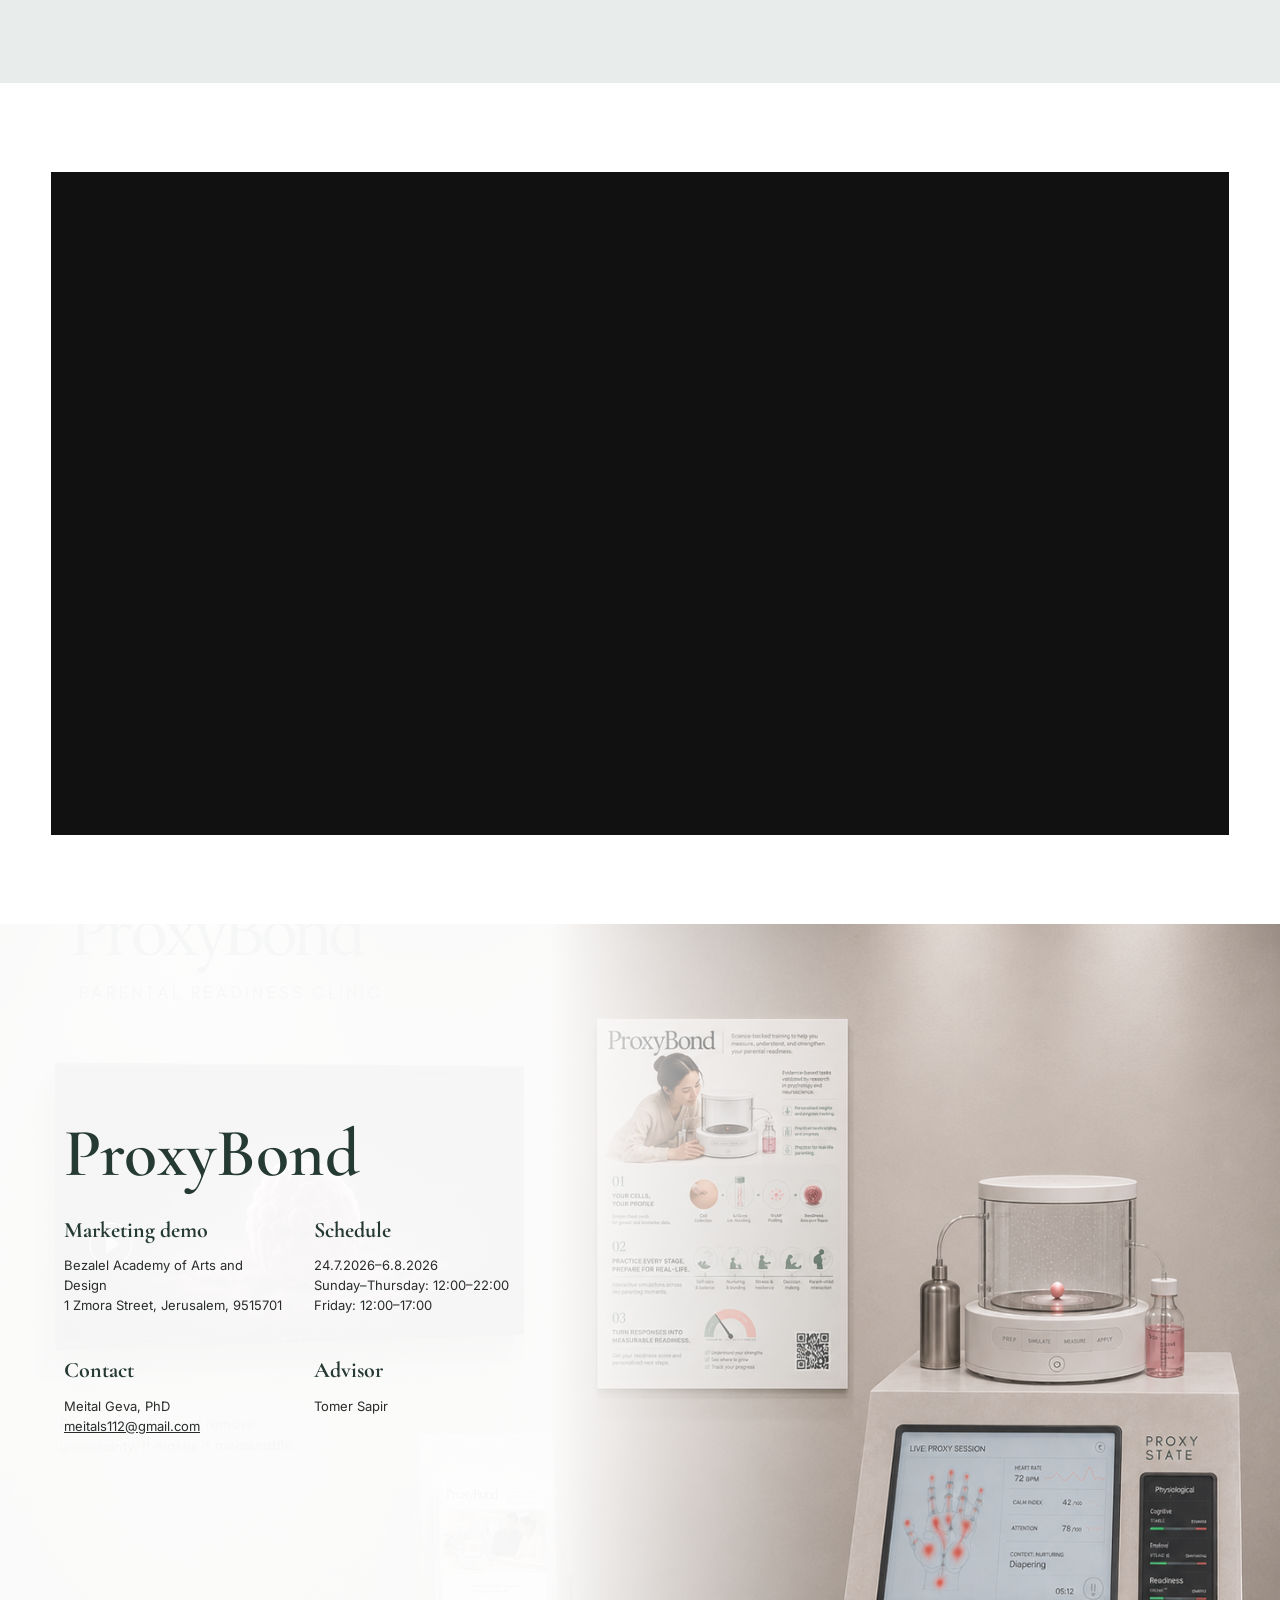
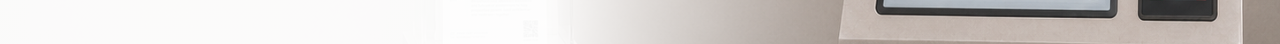
==== commit 4601a821: "Update index.html" ====
--- a/proxybond/index.html
+++ b/proxybond/index.html
@@ -39,9 +39,17 @@
     <div class="body-copy">
       <p>ProxyBond was founded on a simple premise: parenthood should not begin with the first irreversible mistake. Our supervised clinical program cultivates a living neural proxy from your own cells, allowing you to practice responses to the emotional, cognitive, and relational challenges of every developmental stage before you become a parent.</p>
       <p>Inside the ProxyBond Chamber, your proxy is maintained, stimulated, and monitored as it progresses from infancy through adolescence. Each interaction reveals how your habits, timing, stress responses, and capacity for repair affect the development of a neural state. These changes accumulate into a measurable parental-readiness profile used to determine conception eligibility.</p>
-    <a class="poster-preview" href="assets/procedure-poster.png" target="_blank">
-  <img src="assets/procedure-poster.png" alt="ProxyBond procedure overview poster">
-  <span>View full procedure</span>
+    <a href="assets/procedure-poster.png" target="_blank"
+   style="display:inline-block; width:100px; margin-top:28px; text-decoration:none;">
+
+  <img src="assets/procedure-poster.png"
+       alt="ProxyBond procedure overview poster"
+       style="width:100px; max-width:100px; height:auto; border:1px solid #b6beb9;">
+
+  <span style="display:block; margin-top:8px; font-family:Inter,Arial,sans-serif;
+               font-size:11px; text-transform:uppercase; letter-spacing:.12em;">
+    View full procedure
+  </span>
 </a>
     </div>
   </section>
--- a/proxybond/styles.css
+++ b/proxybond/styles.css
@@ -414,4 +414,31 @@
     padding-top: 56.25%;
 }
 
-}+
+}
+    .poster-preview {
+    display: block;
+    width: 220px;
+    margin-top: 28px;
+    text-decoration: none;
+}
+
+.poster-preview img {
+    width: 100%;
+    border: 1px solid var(--line);
+}
+
+.poster-preview span {
+    display: block;
+    margin-top: 8px;
+    font-family: Inter, Arial, sans-serif;
+    font-size: 11px;
+    text-transform: uppercase;
+    letter-spacing: 0.12em;
+}
+
+@media (max-width: 520px) {
+    .poster-preview {
+        width: 160px;
+    }
+}
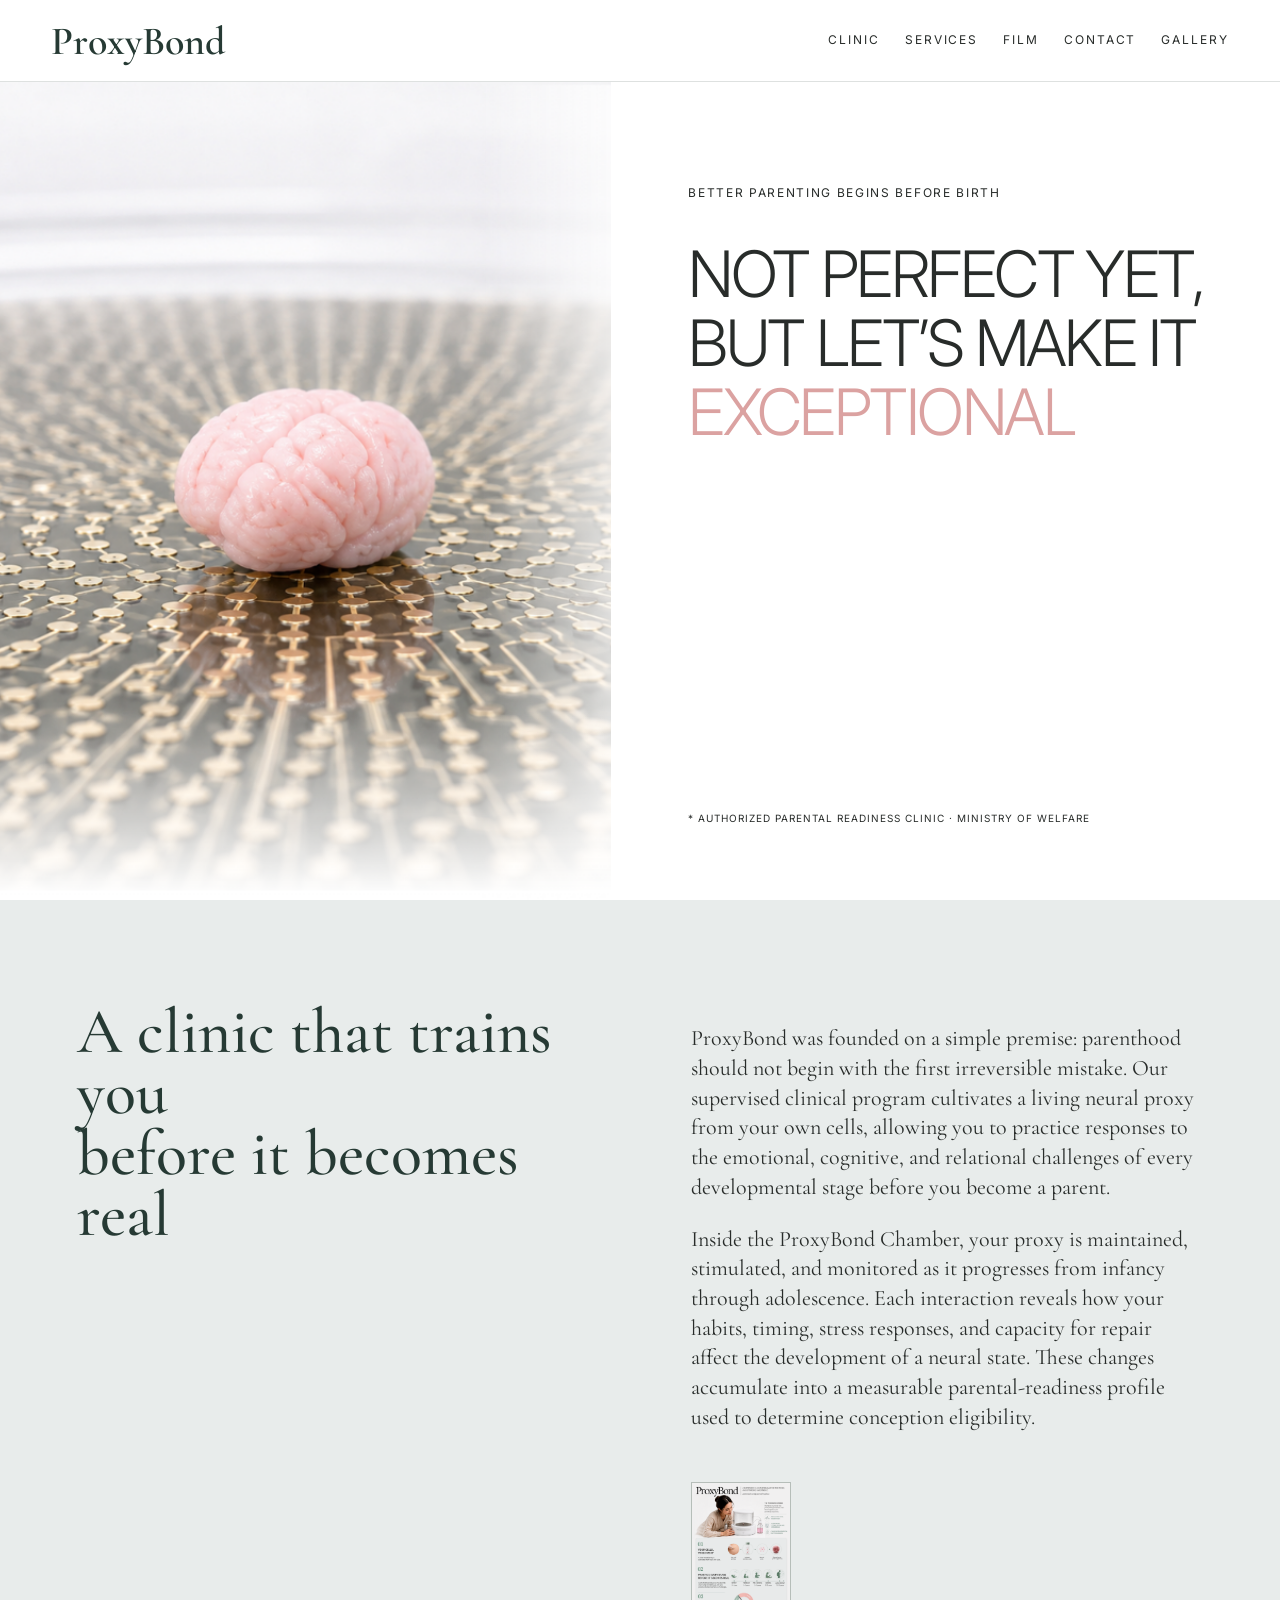
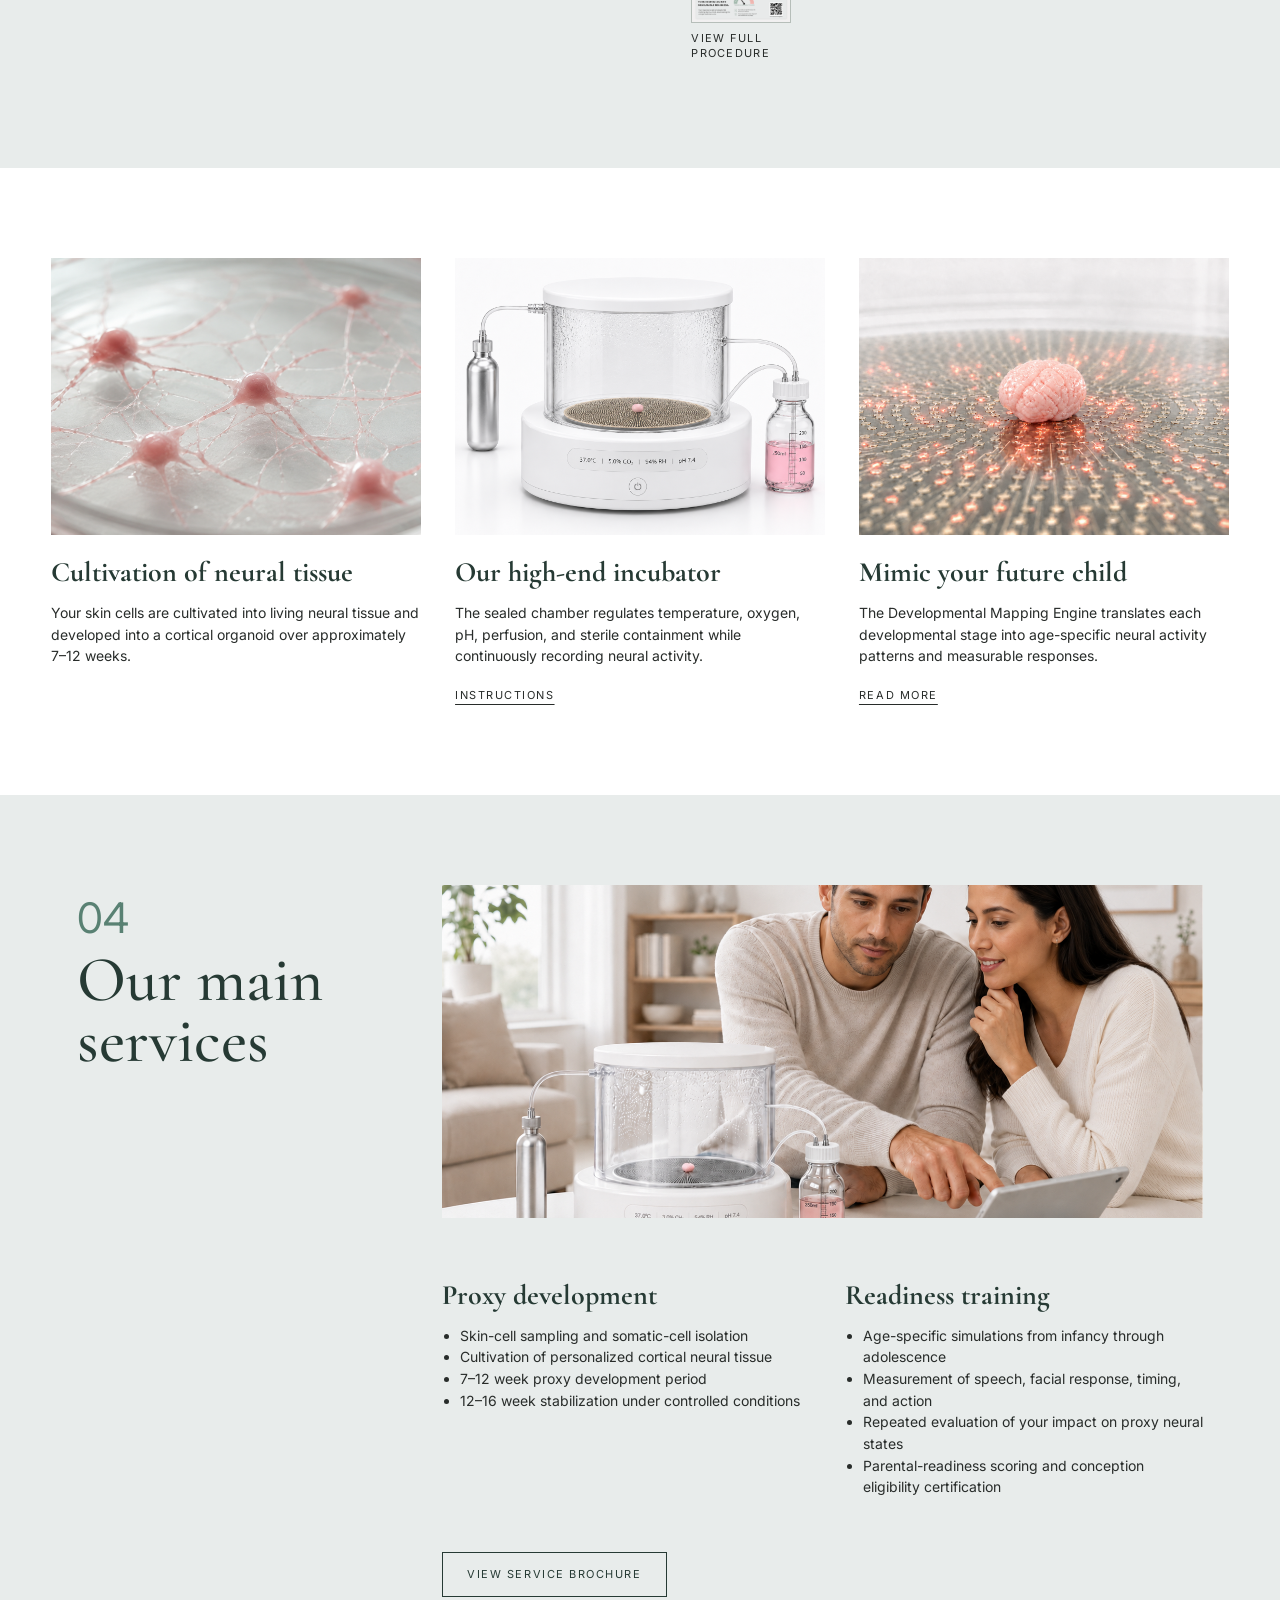
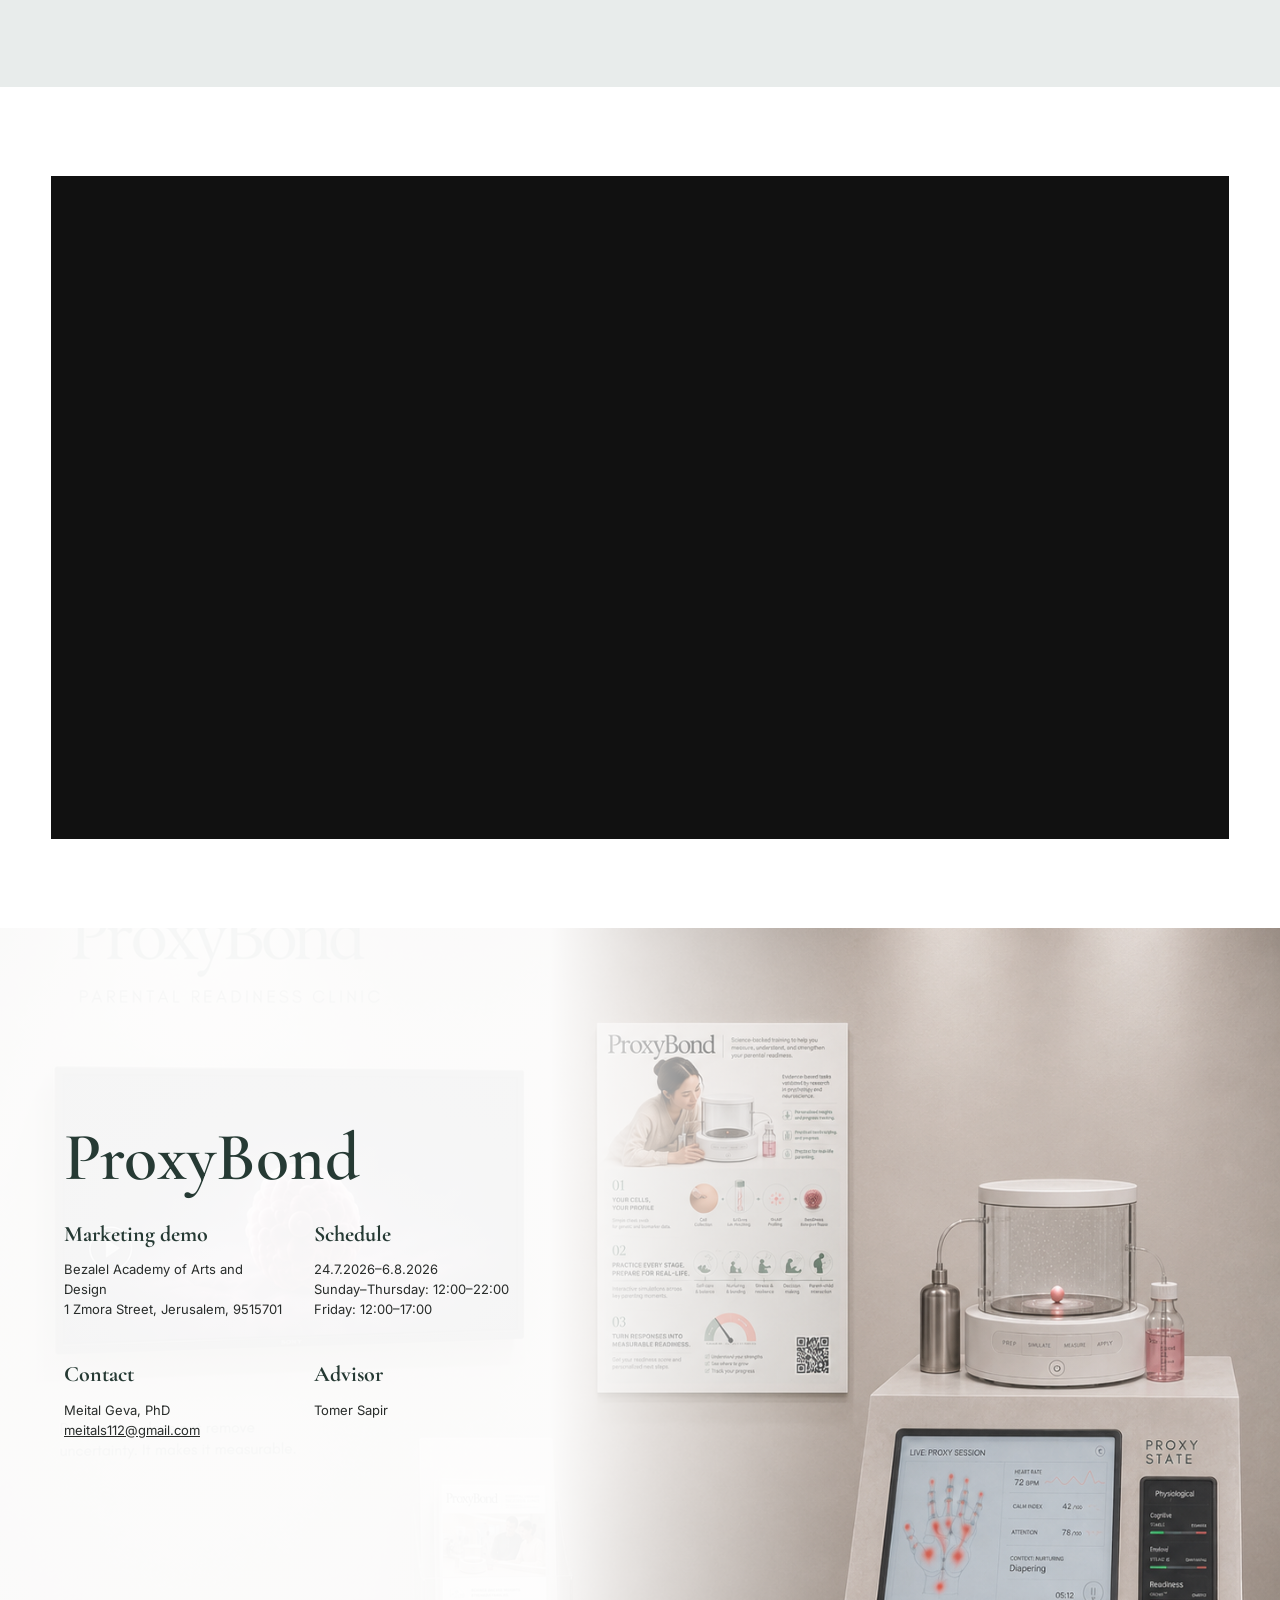
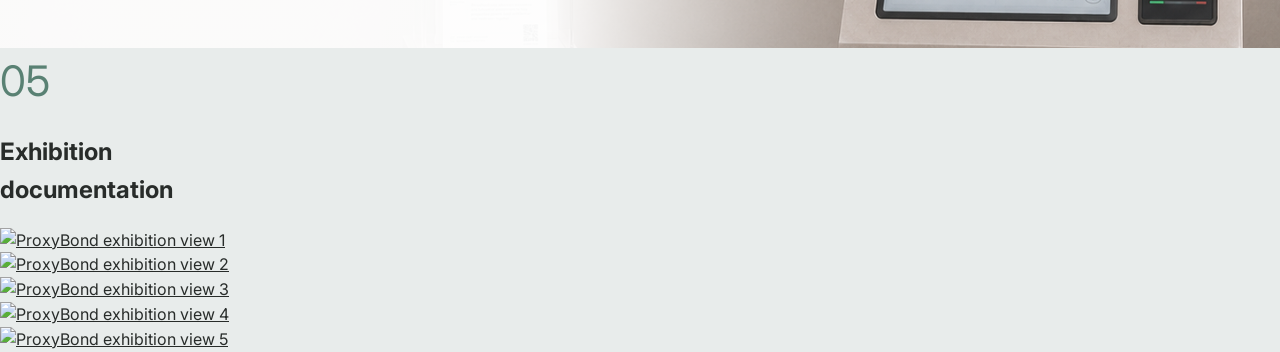
==== commit f0716c39: "Update index.html" ====
--- a/proxybond/index.html
+++ b/proxybond/index.html
@@ -8,13 +8,13 @@
   <link rel="preconnect" href="https://fonts.googleapis.com">
   <link rel="preconnect" href="https://fonts.gstatic.com" crossorigin>
   <link href="https://fonts.googleapis.com/css2?family=Cormorant+Garamond:wght@300;400&family=Inter:wght@400;500;600&display=swap" rel="stylesheet">
-  <link rel="stylesheet" href="styles.css">
+  <link rel="stylesheet" href="styles.css?v=5">
 </head>
 <body>
 <header class="site-header">
   <a class="brand" href="#top">ProxyBond</a>
   <nav aria-label="Primary navigation">
-    <a href="#about">Clinic</a><a href="#services">Services</a><a href="#film">Film</a><a href="#contact">Contact</a>
+    <a href="#about">Clinic</a><a href="#services">Services</a><a href="#film">Film</a><a href="#contact">Contact</a><a href="#gallery">Gallery</a>
   </nav>
   
 </header>
@@ -39,7 +39,7 @@
     <div class="body-copy">
       <p>ProxyBond was founded on a simple premise: parenthood should not begin with the first irreversible mistake. Our supervised clinical program cultivates a living neural proxy from your own cells, allowing you to practice responses to the emotional, cognitive, and relational challenges of every developmental stage before you become a parent.</p>
       <p>Inside the ProxyBond Chamber, your proxy is maintained, stimulated, and monitored as it progresses from infancy through adolescence. Each interaction reveals how your habits, timing, stress responses, and capacity for repair affect the development of a neural state. These changes accumulate into a measurable parental-readiness profile used to determine conception eligibility.</p>
-    <a href="assets/procedure-poster.png" target="_blank"
+<a href="assets/procedure-poster.png" target="_blank"
    style="display:inline-block; width:100px; margin-top:28px; text-decoration:none;">
 
   <img src="assets/procedure-poster.png"
@@ -87,8 +87,7 @@
   <section id="film" class="film full-width-film">
     <div class="video-wrap"><iframe src="https://player.vimeo.com/video/1210981416?badge=0&amp;autopause=0&amp;player_id=0&amp;app_id=58479" frameborder="0" allow="autoplay; fullscreen; picture-in-picture; clipboard-write; encrypted-media; web-share" referrerpolicy="strict-origin-when-cross-origin" title="PROXYBOND"></iframe></div>
   </section>
-
-  <section id="contact" class="contact" style="--contact-image:url('assets/exhibition.png')">
+    <section id="contact" class="contact" style="--contact-image:url('assets/exhibition.png')">
     <div class="contact-panel">
       <a class="brand footer-brand" href="#top">ProxyBond</a>
       <div><h3>Marketing demo</h3><p>Bezalel Academy of Arts and Design<br>1 Zmora Street, Jerusalem, 9515701</p></div>
@@ -97,6 +96,38 @@
       <div><h3>Advisor</h3><p>Tomer Sapir</p></div>
     </div>
   </section>
+
+<section id="gallery" class="gallery-section muted">
+  <div class="gallery-heading">
+    <p class="index">05</p>
+    <h2>Exhibition<br>documentation</h2>
+  </div>
+
+  <div class="gallery-grid">
+    <a href="assets/gallery/exhibition1.png" target="_blank">
+      <img src="assets/gallery/exhibition1.png" alt="ProxyBond exhibition view 1">
+    </a>
+
+    <a href="assets/gallery/exhibition2.jpg" target="_blank">
+      <img src="assets/gallery/exhibition2.jpg" alt="ProxyBond exhibition view 2">
+    </a>
+
+    <a href="assets/gallery/exhibition3.jpg" target="_blank">
+      <img src="assets/gallery/exhibition3.jpg" alt="ProxyBond exhibition view 3">
+    </a>
+
+    <a href="assets/gallery/exhibition4.jpg" target="_blank">
+      <img src="assets/gallery/exhibition4.jpg" alt="ProxyBond exhibition view 4">
+    </a>
+
+    <a href="assets/gallery/exhibition5.jpg" target="_blank">
+      <img src="assets/gallery/exhibition5.jpg" alt="ProxyBond exhibition view 5">
+    </a>
+  </div>
+</section>
+
+
+
 </main>
 <script src="script.js"></script>
 </body>
--- a/proxybond/styles.css
+++ b/proxybond/styles.css
@@ -416,29 +416,3 @@
 
 
 }
-    .poster-preview {
-    display: block;
-    width: 220px;
-    margin-top: 28px;
-    text-decoration: none;
-}
-
-.poster-preview img {
-    width: 100%;
-    border: 1px solid var(--line);
-}
-
-.poster-preview span {
-    display: block;
-    margin-top: 8px;
-    font-family: Inter, Arial, sans-serif;
-    font-size: 11px;
-    text-transform: uppercase;
-    letter-spacing: 0.12em;
-}
-
-@media (max-width: 520px) {
-    .poster-preview {
-        width: 160px;
-    }
-}
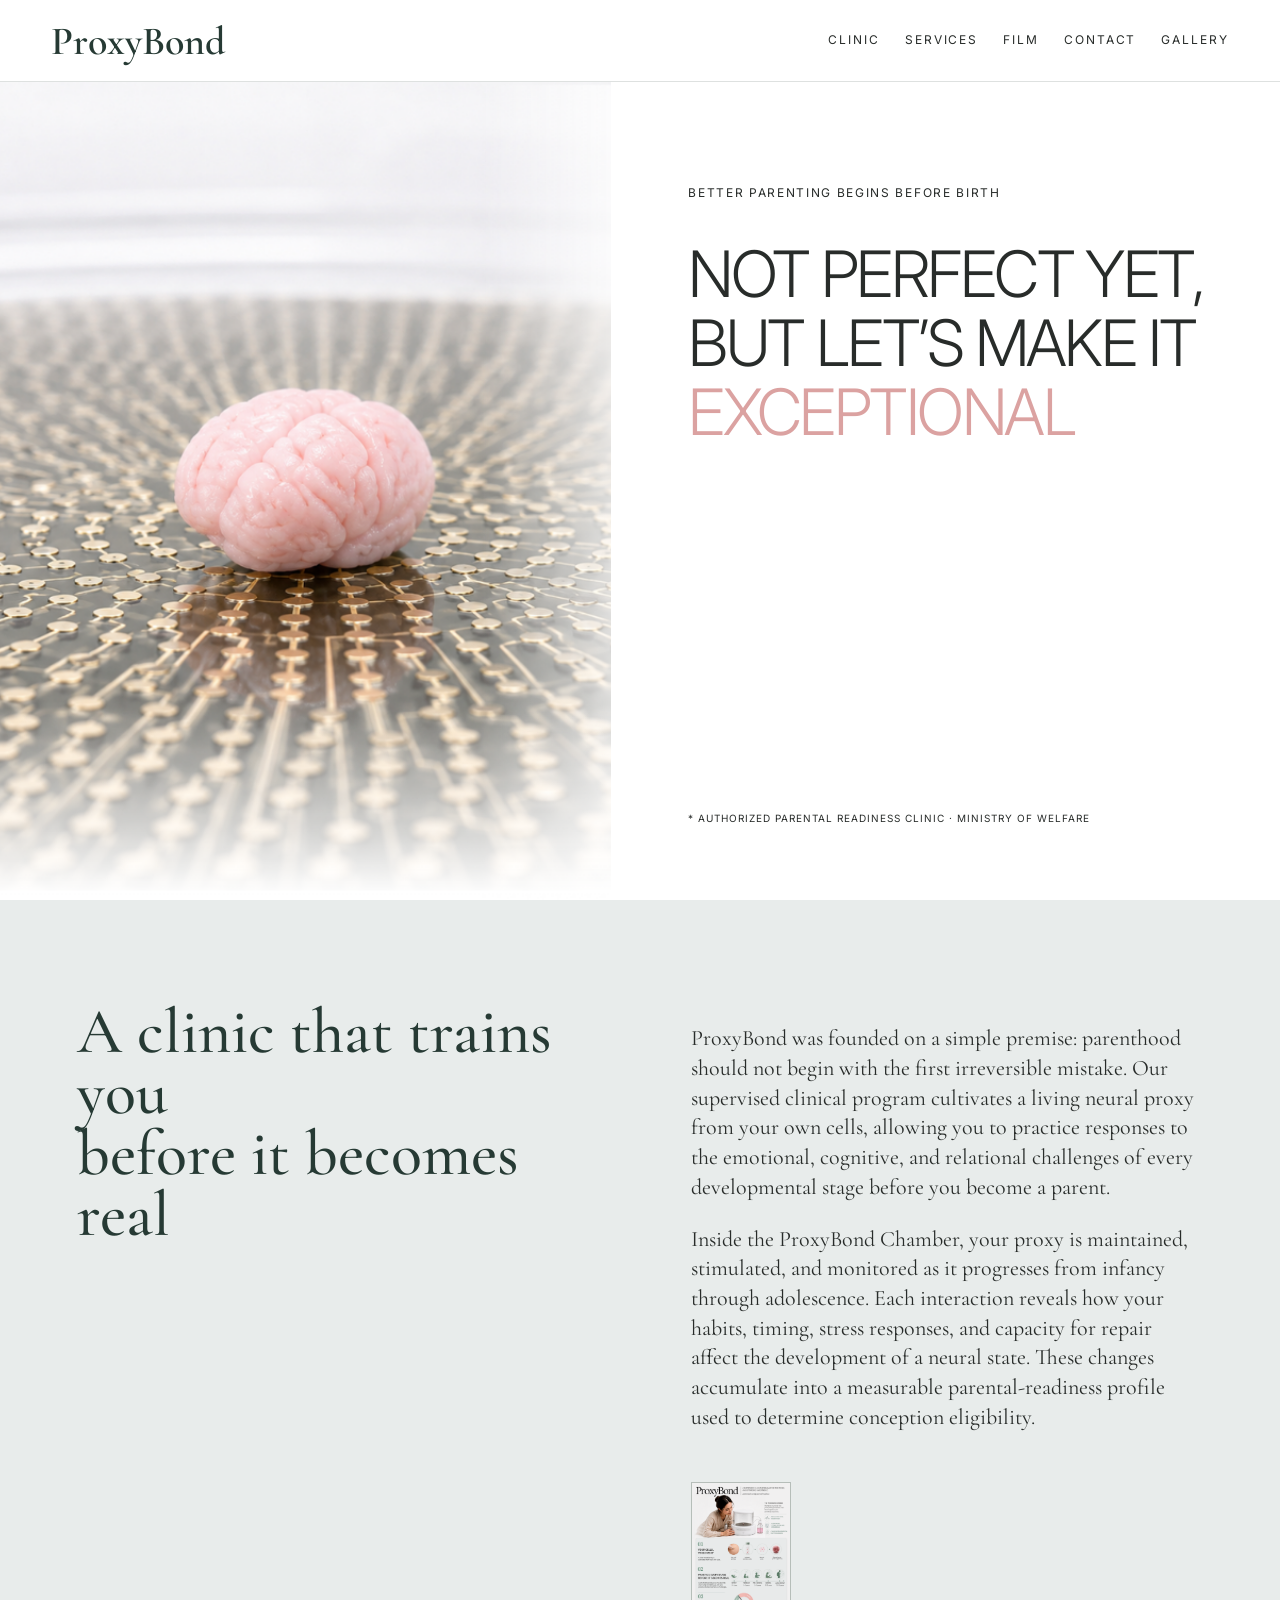
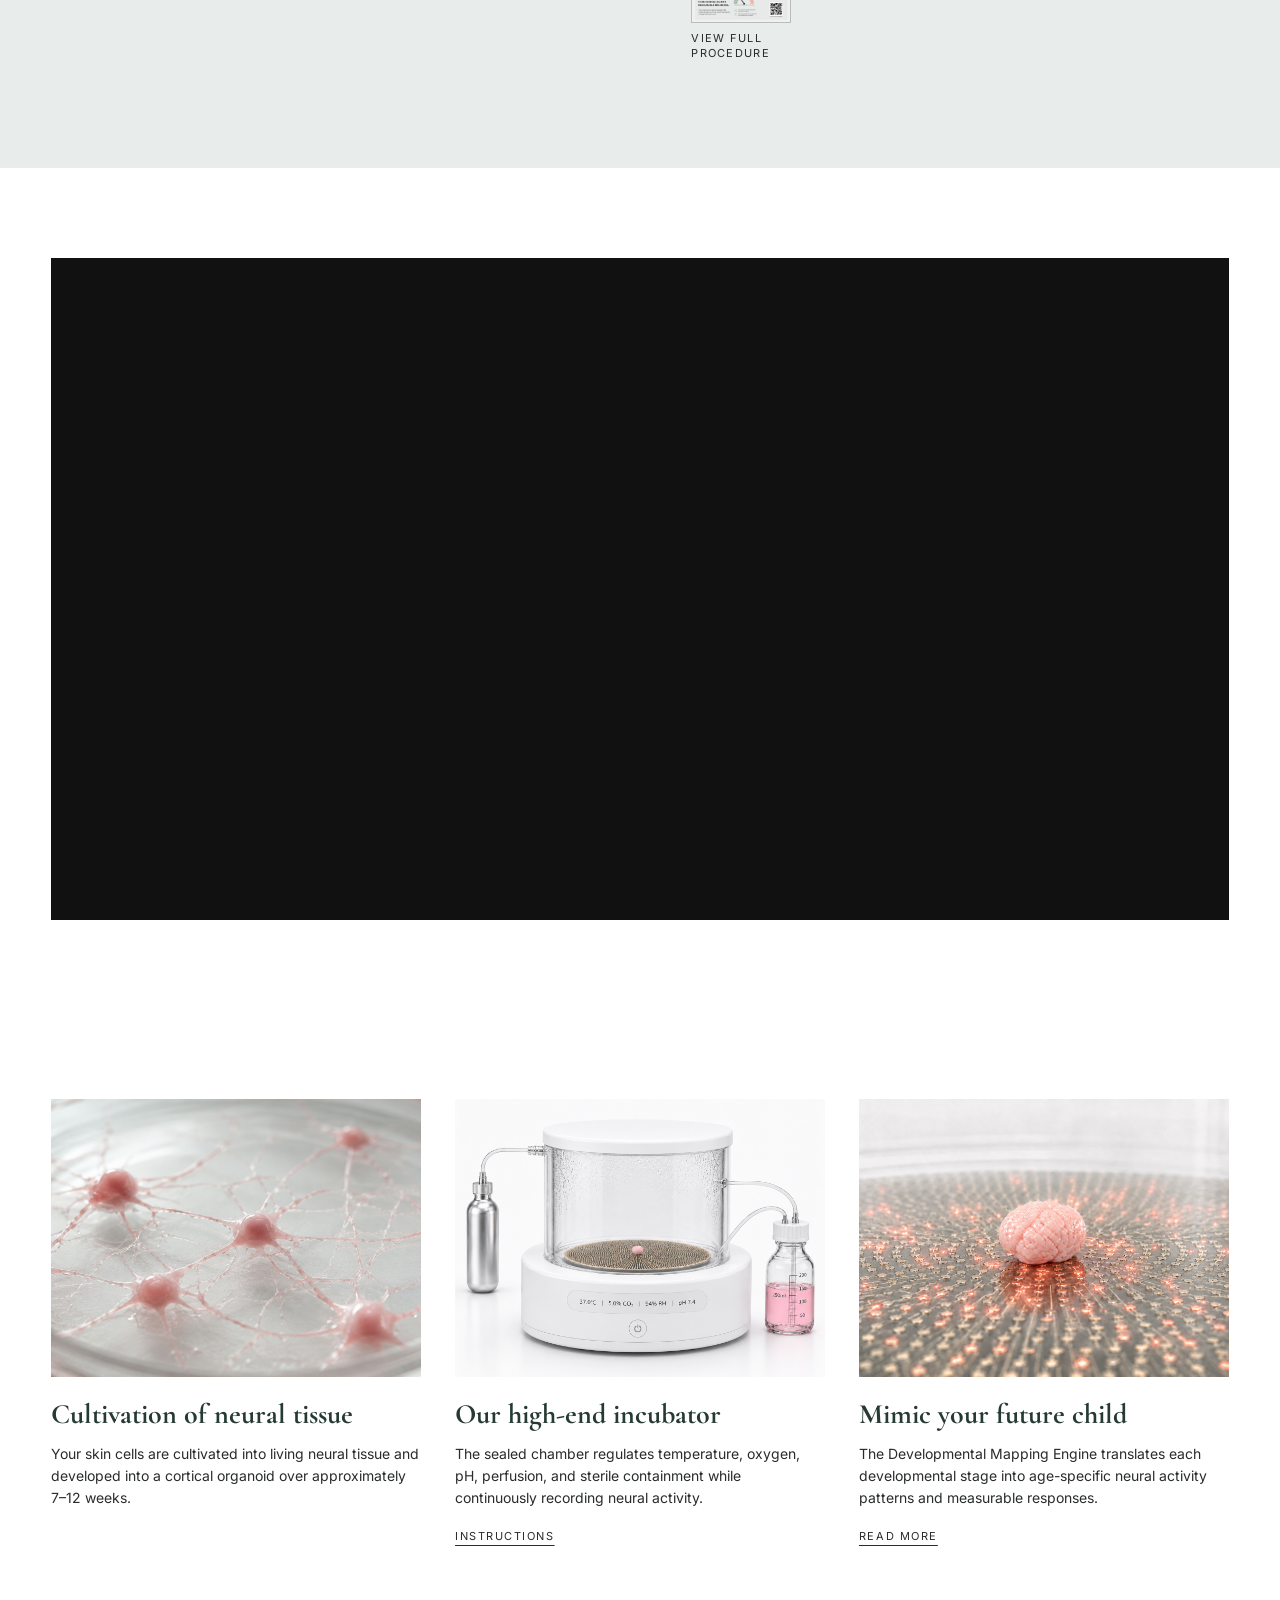
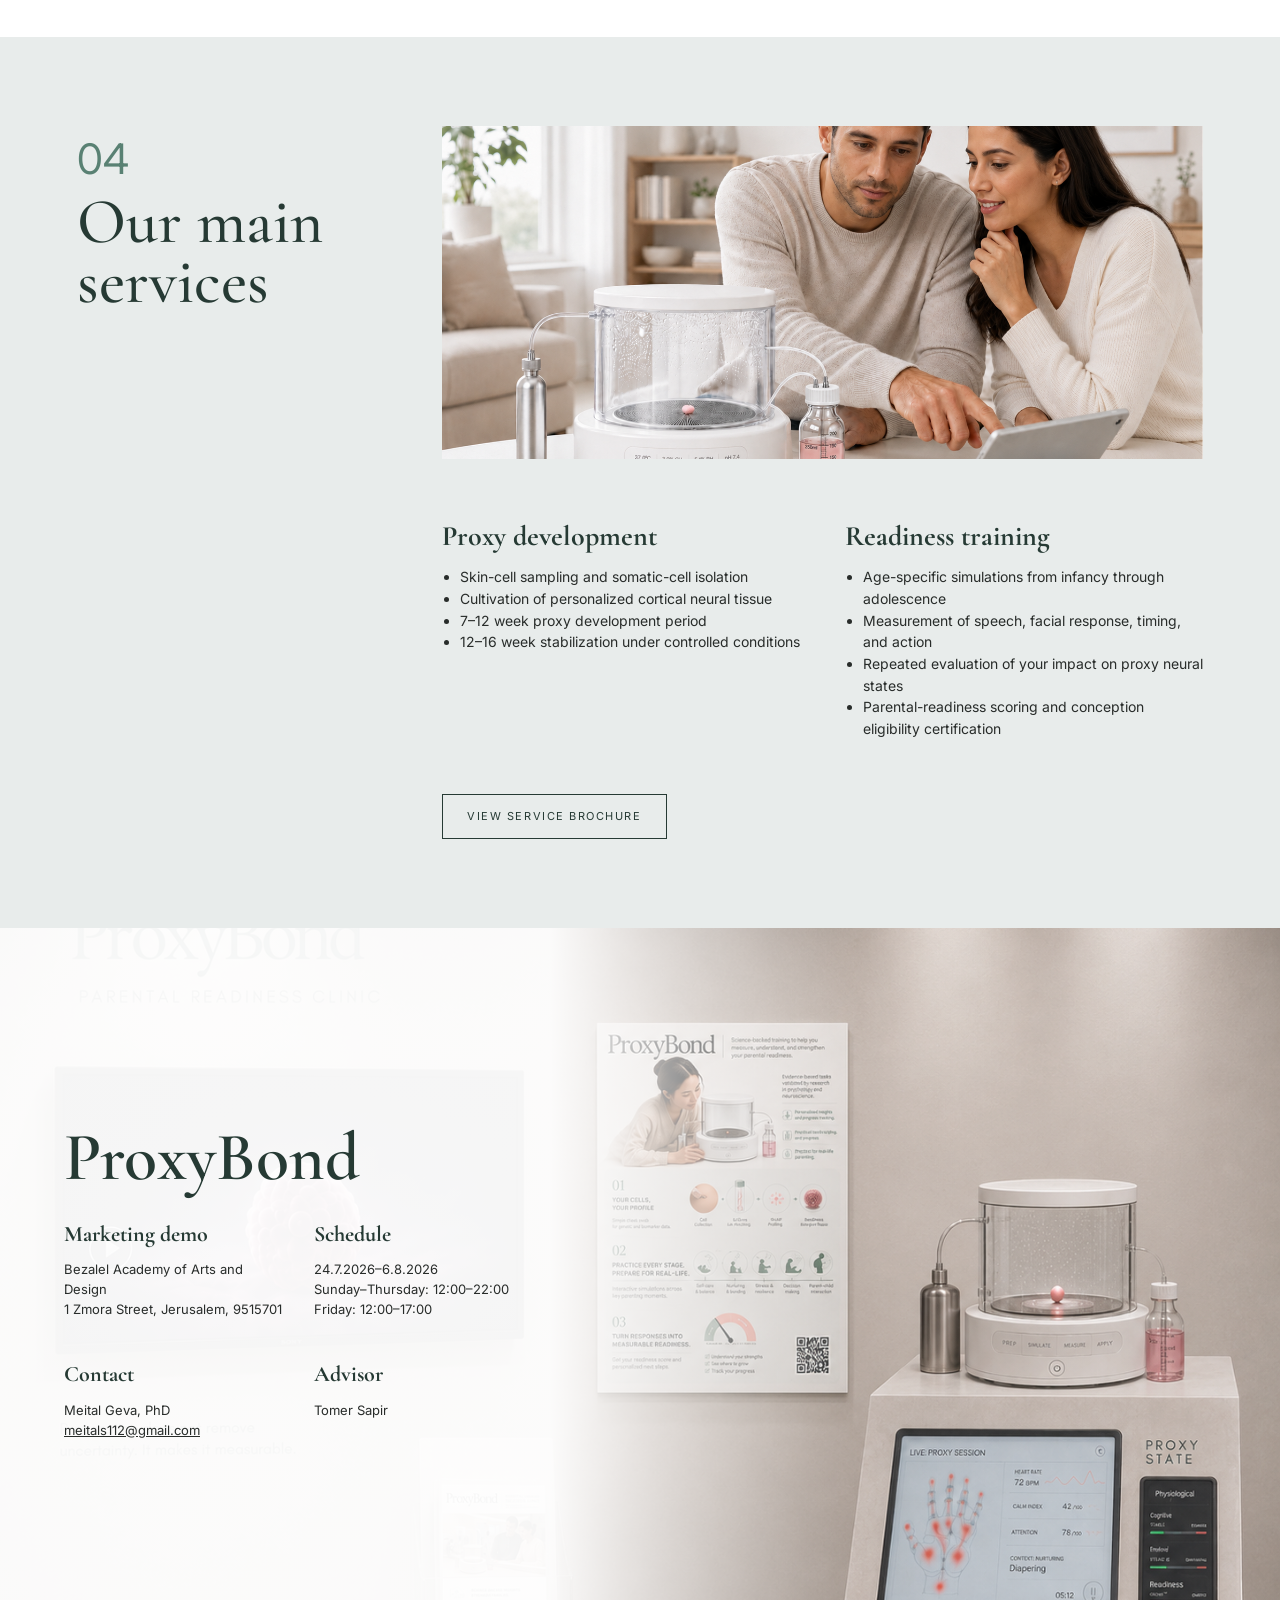
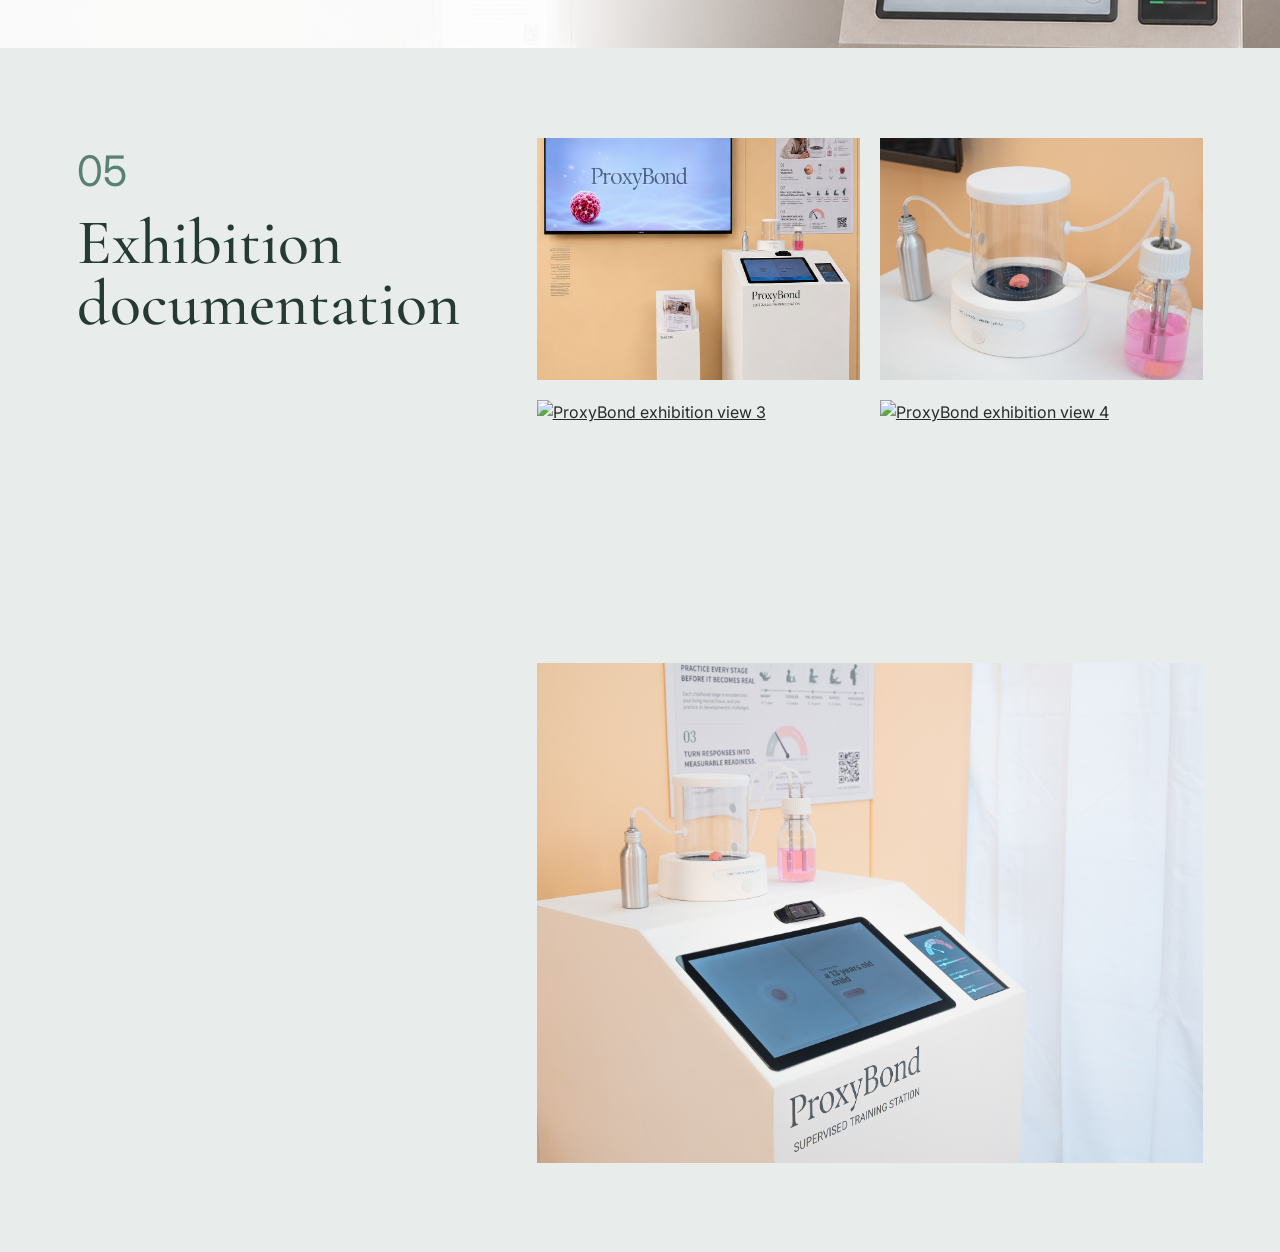
==== commit c51ff2fa: "Update index.html" ====
--- a/proxybond/index.html
+++ b/proxybond/index.html
@@ -54,6 +54,10 @@
     </div>
   </section>
 
+    <section id="film" class="film full-width-film">
+    <div class="video-wrap"><iframe src="https://player.vimeo.com/video/1210981416?badge=0&amp;autopause=0&amp;player_id=0&amp;app_id=58479" frameborder="0" allow="autoplay; fullscreen; picture-in-picture; clipboard-write; encrypted-media; web-share" referrerpolicy="strict-origin-when-cross-origin" title="PROXYBOND"></iframe></div>
+  </section>
+
   <section class="features" aria-label="Core system">
     <article class="feature-card">
       <img src="assets/neural-tissue.png" alt="Neural tissue cultivated in a laboratory dish">
@@ -84,9 +88,7 @@
     <a class="button outline" href="ProxyBond_print.pdf" target="_blank">View service brochure</a>
   </section>
 
-  <section id="film" class="film full-width-film">
-    <div class="video-wrap"><iframe src="https://player.vimeo.com/video/1210981416?badge=0&amp;autopause=0&amp;player_id=0&amp;app_id=58479" frameborder="0" allow="autoplay; fullscreen; picture-in-picture; clipboard-write; encrypted-media; web-share" referrerpolicy="strict-origin-when-cross-origin" title="PROXYBOND"></iframe></div>
-  </section>
+
     <section id="contact" class="contact" style="--contact-image:url('assets/exhibition.png')">
     <div class="contact-panel">
       <a class="brand footer-brand" href="#top">ProxyBond</a>
--- a/proxybond/styles.css
+++ b/proxybond/styles.css
@@ -384,35 +384,173 @@
     border-bottom:0}
 
 }
-
-@media(max-width:520px) {
+@media (max-width: 520px) {
+    .site-header {
+        height: 64px;
+        padding: 0 20px;
+    }
+
+    .site-header .brand {
+        font-size: 30px;
+    }
+
+    .hero-image {
+        height: 52vh;
+    }
+
+    .hero-copy {
+        min-height: auto;
+        padding: 45px 24px 55px;
+    }
+
+    .hero h1 {
+        font-size: clamp(34px, 10vw, 44px);
+        line-height: 1.05;
+        letter-spacing: -0.03em;
+    }
+
+    .eyebrow {
+        font-size: 10px;
+    }
+
+    .authority {
+        margin-top: 50px;
+        line-height: 1.4;
+    }
+
+    .about {
+        padding: 60px 24px;
+    }
+
+    .about h2 {
+        font-size: 40px;
+    }
+
+    .body-copy {
+        font-size: 19px;
+    }
+
+    .features {
+        padding: 55px 24px;
+        gap: 55px;
+    }
+
+    .services {
+        padding: 60px 24px;
+    }
+
+    .film {
+        padding: 0;
+    }
+
+    .contact {
+        min-height: auto;
+        padding: 60px 24px;
+    }
+
     .contact-panel {
-    grid-template-columns:1fr}
-
-.footer-brand {
-    font-size:54px}
-
-.hero h1 {
-    font-size:45px}
-
-.about h2 {
-    font-size:45px}
-
-.body-copy {
-    font-size:19px}
-.keep-line {
-    white-space: nowrap;
-}
-
-.full-width-film {
-    max-width: none;
-    padding: 0;
-}
-
-.full-width-film .video-wrap {
+        grid-template-columns: 1fr;
+    }
+
+    .footer-brand {
+        font-size: 50px;
+    }
+}
+
+/* Poster */
+
+.poster-preview {
+    display: block;
+    width: 100px;
+    margin-top: 28px;
+    text-decoration: none;
+}
+
+.poster-preview img {
     width: 100%;
-    padding-top: 56.25%;
-}
-
-
-}
+    height: auto;
+    border: 1px solid var(--line);
+}
+
+.poster-preview span {
+    display: block;
+    margin-top: 8px;
+    font-family: Inter, Arial, sans-serif;
+    font-size: 11px;
+    text-transform: uppercase;
+    letter-spacing: 0.12em;
+}
+
+/* Gallery */
+
+.gallery-section {
+    padding: 7vw 6vw;
+    display: grid;
+    grid-template-columns: 0.55fr 1.45fr;
+    gap: 40px 6vw;
+}
+
+.gallery-heading h2 {
+    font-family: "Cormorant Garamond", serif;
+    color: var(--ink);
+    font-size: clamp(44px, 5vw, 72px);
+    line-height: 0.95;
+    font-weight: 500;
+    margin: 0;
+}
+
+.gallery-heading .index {
+    font-size: 42px;
+    color: #598173;
+    margin: 0 0 10px;
+}
+
+.gallery-grid {
+    display: grid;
+    grid-template-columns: repeat(2, minmax(0, 1fr));
+    gap: 20px;
+}
+
+.gallery-grid a {
+    display: block;
+    overflow: hidden;
+}
+
+.gallery-grid img {
+    width: 100%;
+    aspect-ratio: 4 / 3;
+    object-fit: cover;
+}
+
+.gallery-grid a:last-child {
+    grid-column: 1 / -1;
+}
+
+@media (max-width: 850px) {
+    .gallery-section {
+        grid-template-columns: 1fr;
+        padding: 70px 7vw;
+    }
+
+    .gallery-grid {
+        grid-template-columns: repeat(2, minmax(0, 1fr));
+    }
+}
+
+@media (max-width: 520px) {
+    .poster-preview {
+        width: 100px;
+    }
+
+    .gallery-section {
+        padding: 60px 22px;
+    }
+
+    .gallery-grid {
+        grid-template-columns: 1fr;
+    }
+
+    .gallery-grid a:last-child {
+        grid-column: auto;
+    }
+}
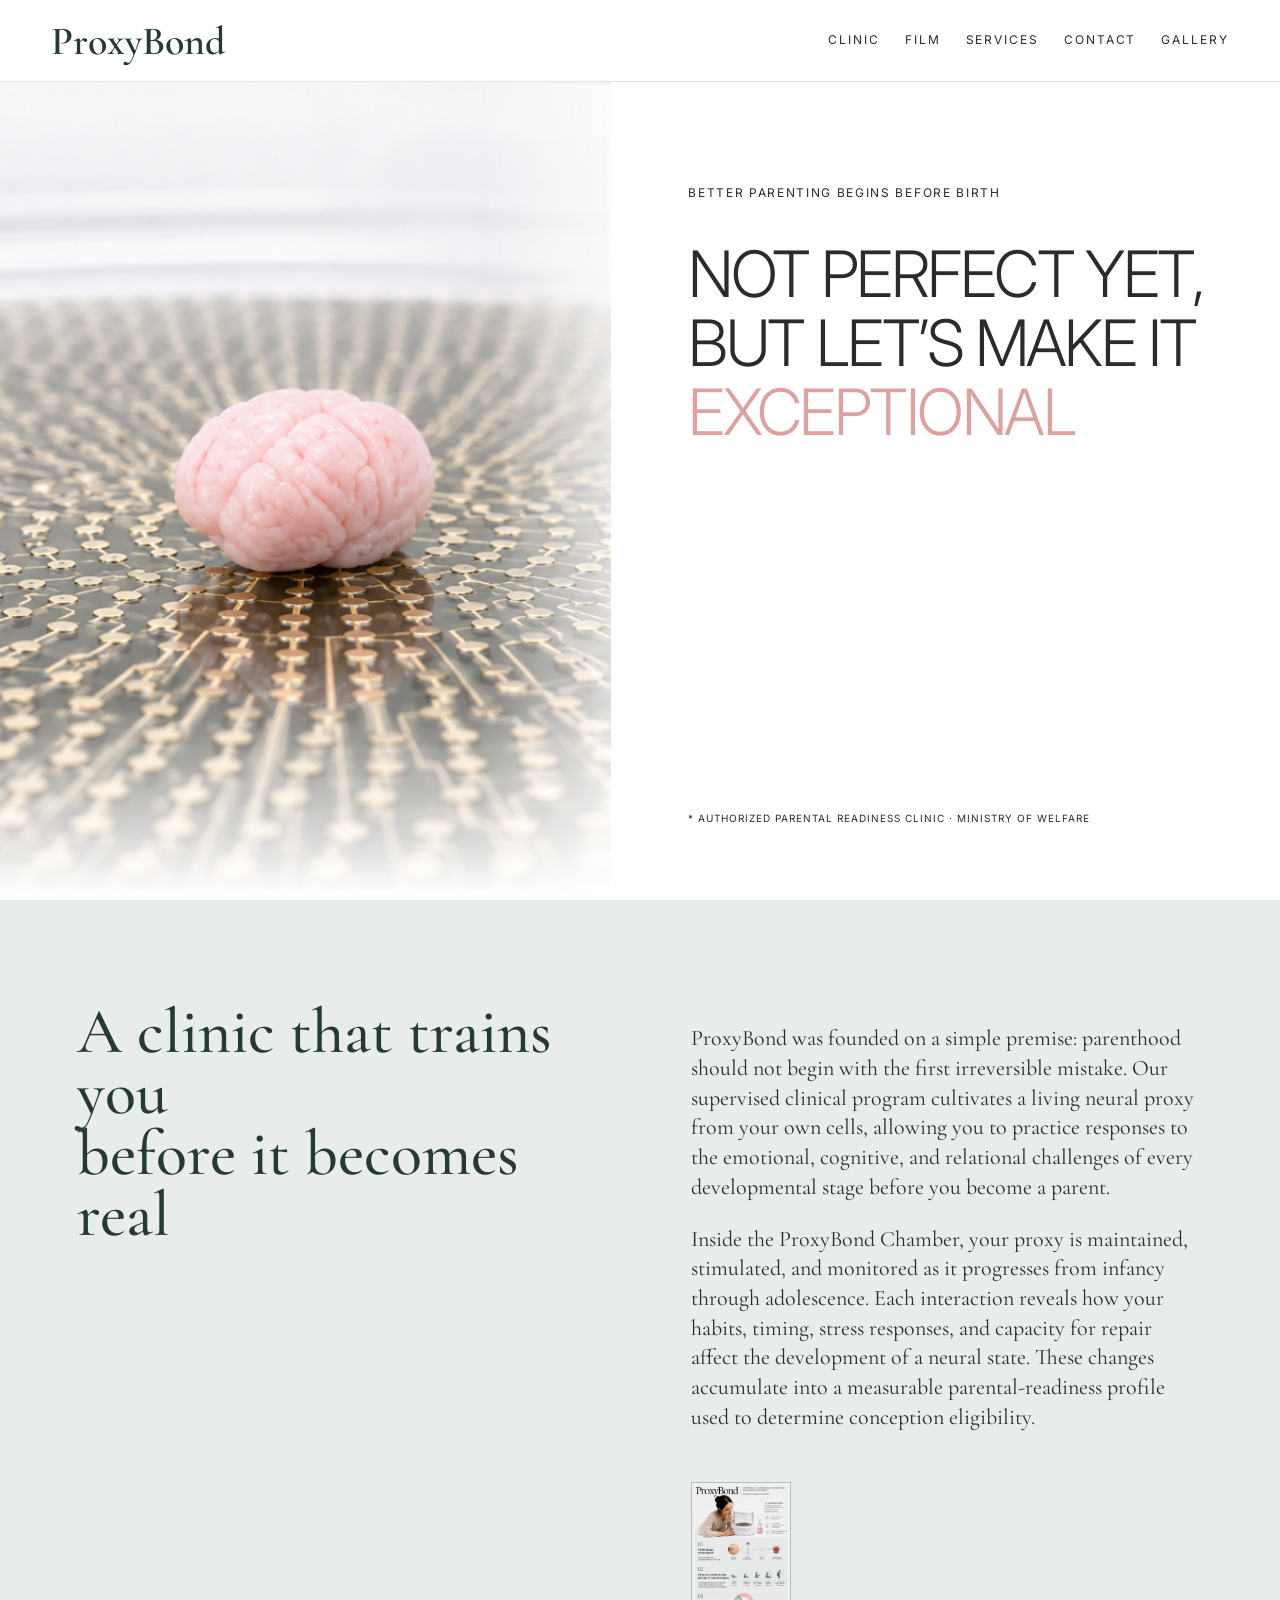
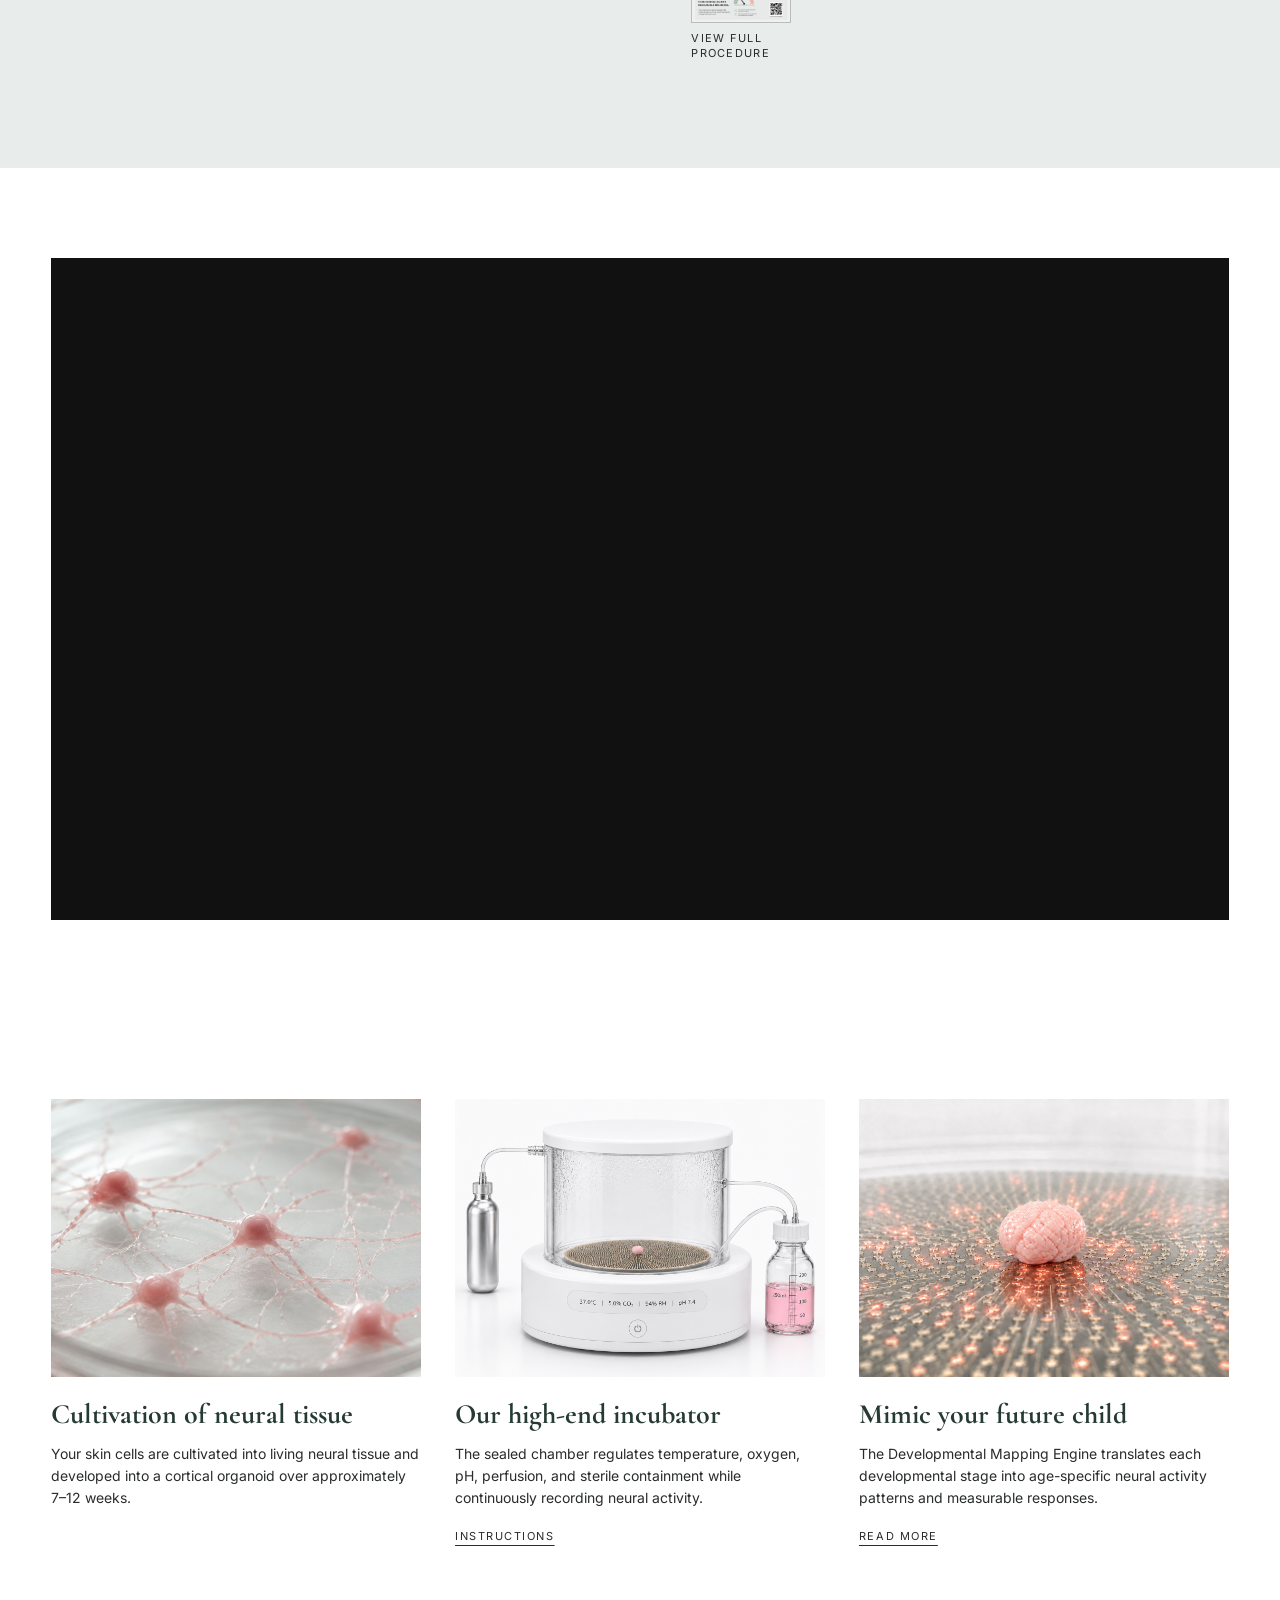
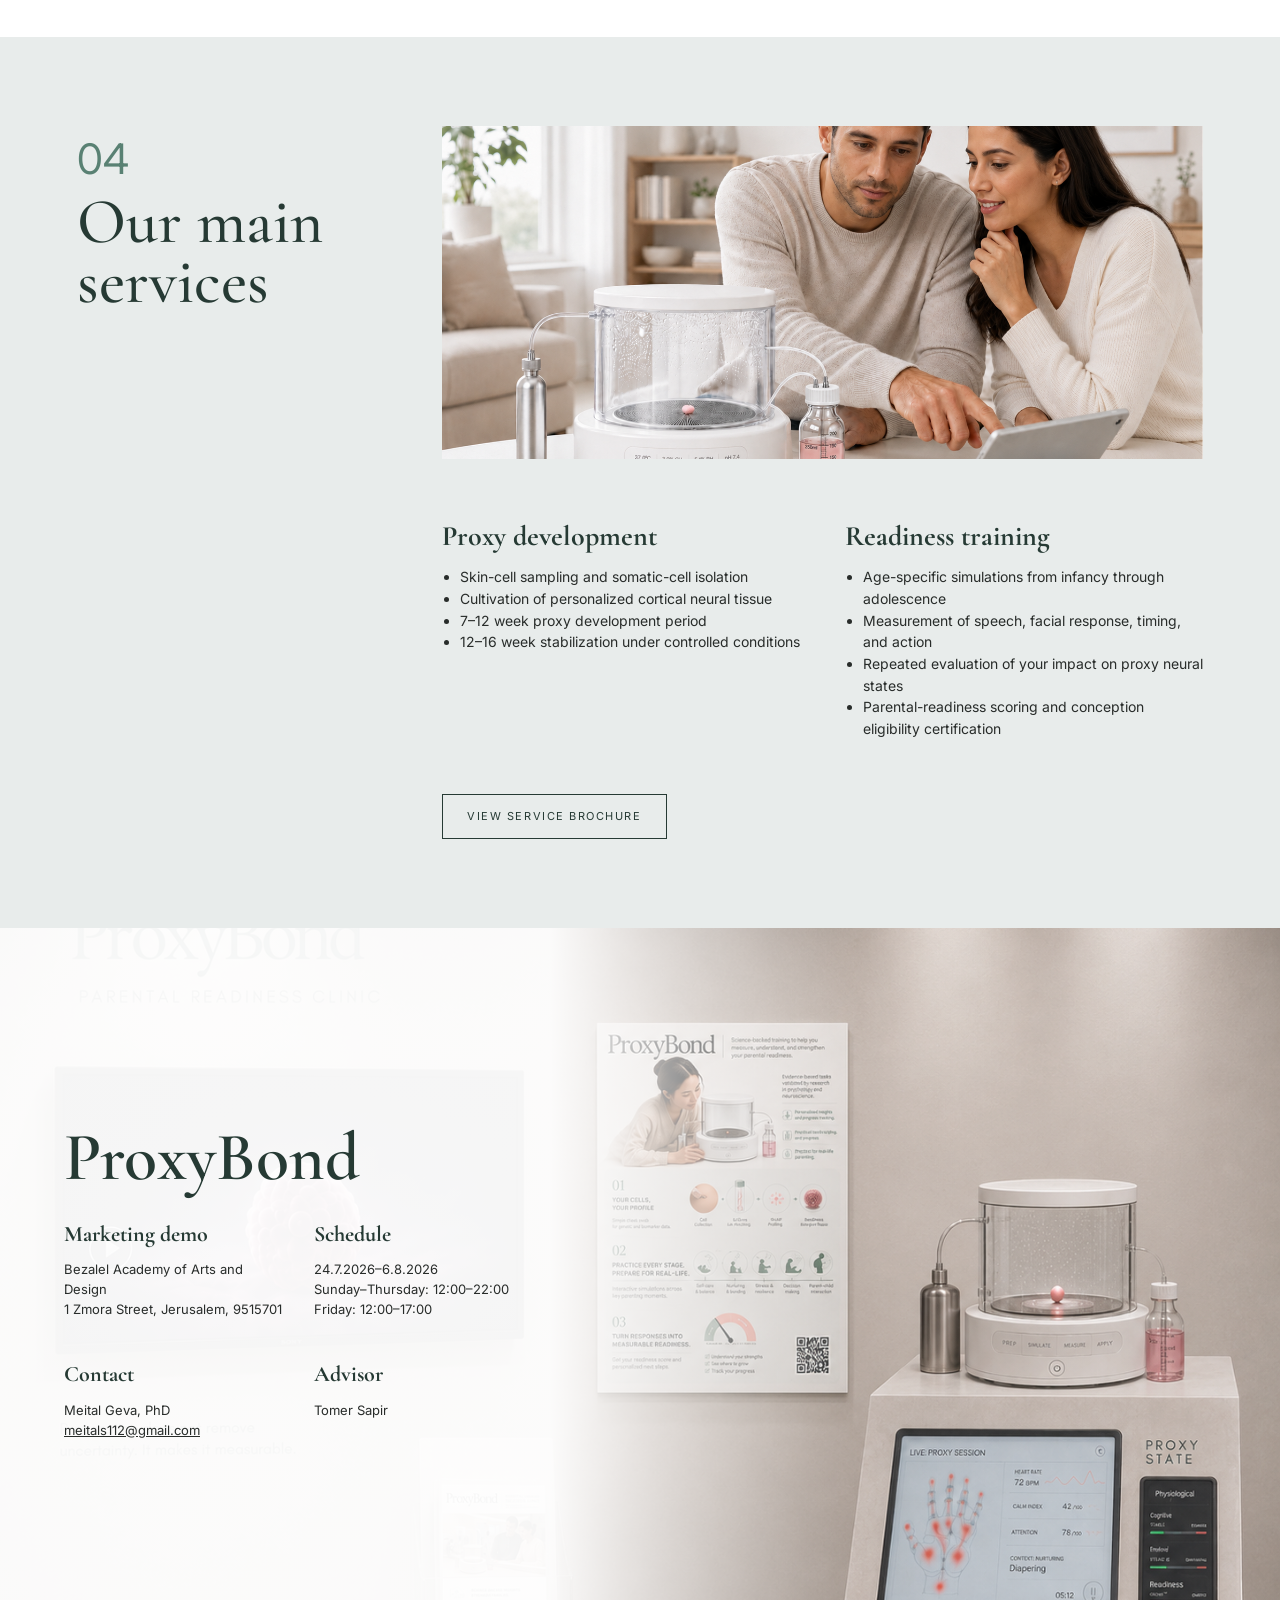
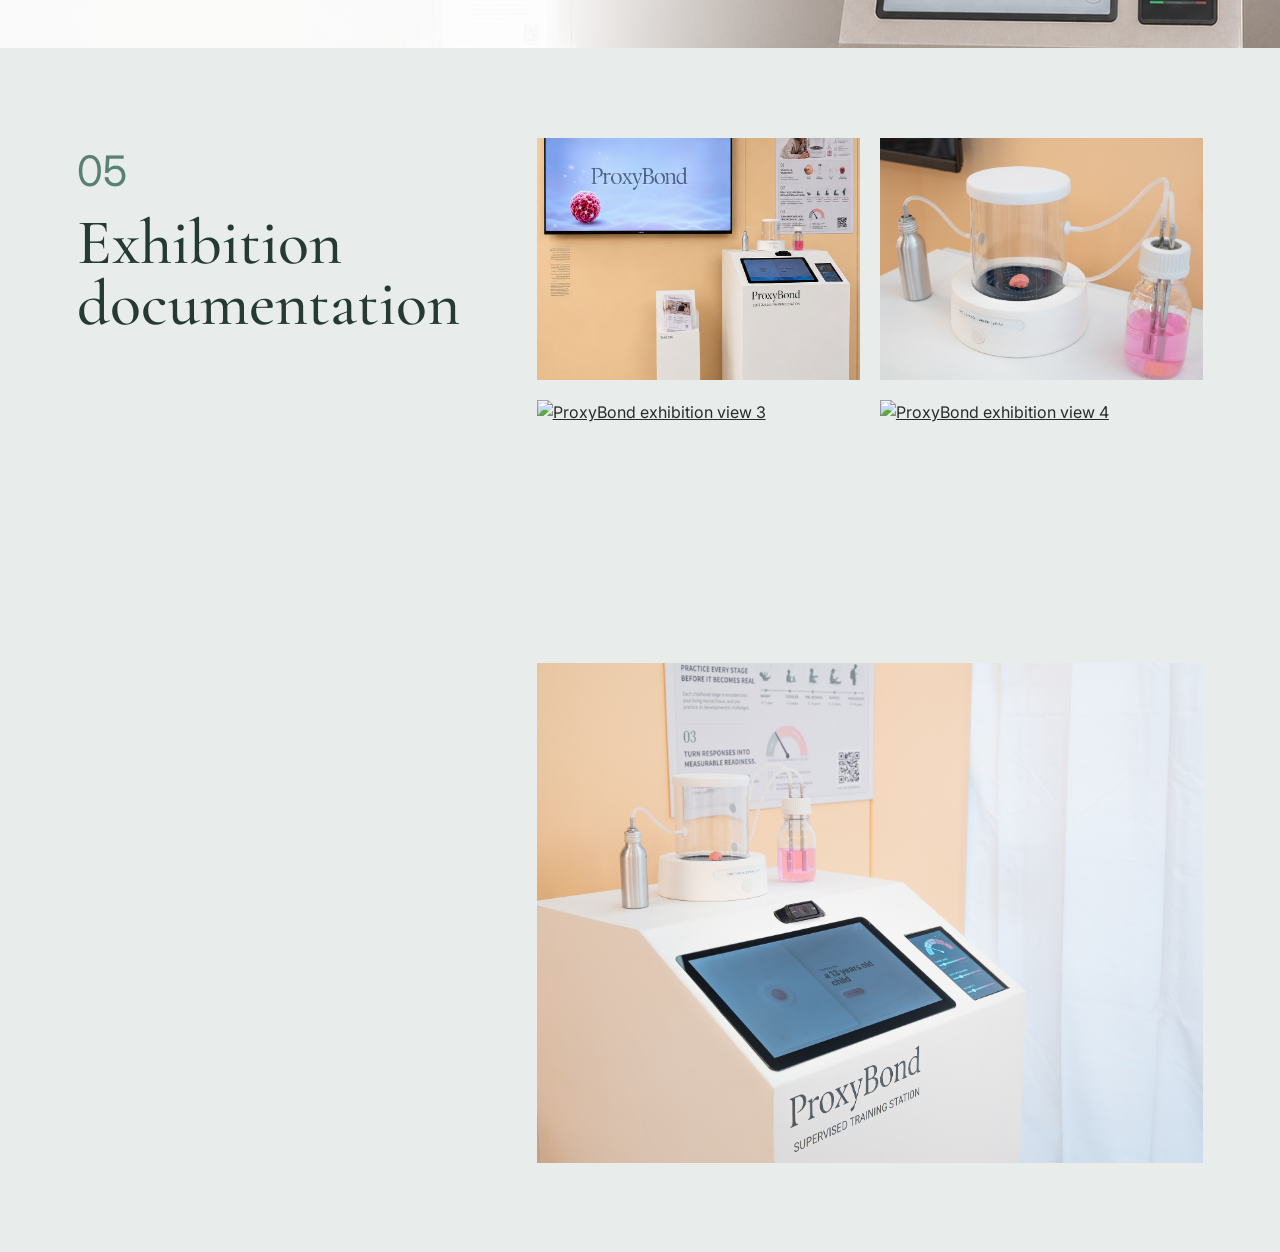
==== commit 88c25b2c: "Update index.html" ====
--- a/proxybond/index.html
+++ b/proxybond/index.html
@@ -14,7 +14,7 @@
 <header class="site-header">
   <a class="brand" href="#top">ProxyBond</a>
   <nav aria-label="Primary navigation">
-    <a href="#about">Clinic</a><a href="#services">Services</a><a href="#film">Film</a><a href="#contact">Contact</a><a href="#gallery">Gallery</a>
+    <a href="#about">Clinic</a><a href="#film">Film</a><a href="#services">Services</a><a href="#contact">Contact</a><a href="#gallery">Gallery</a>
   </nav>
   
 </header>
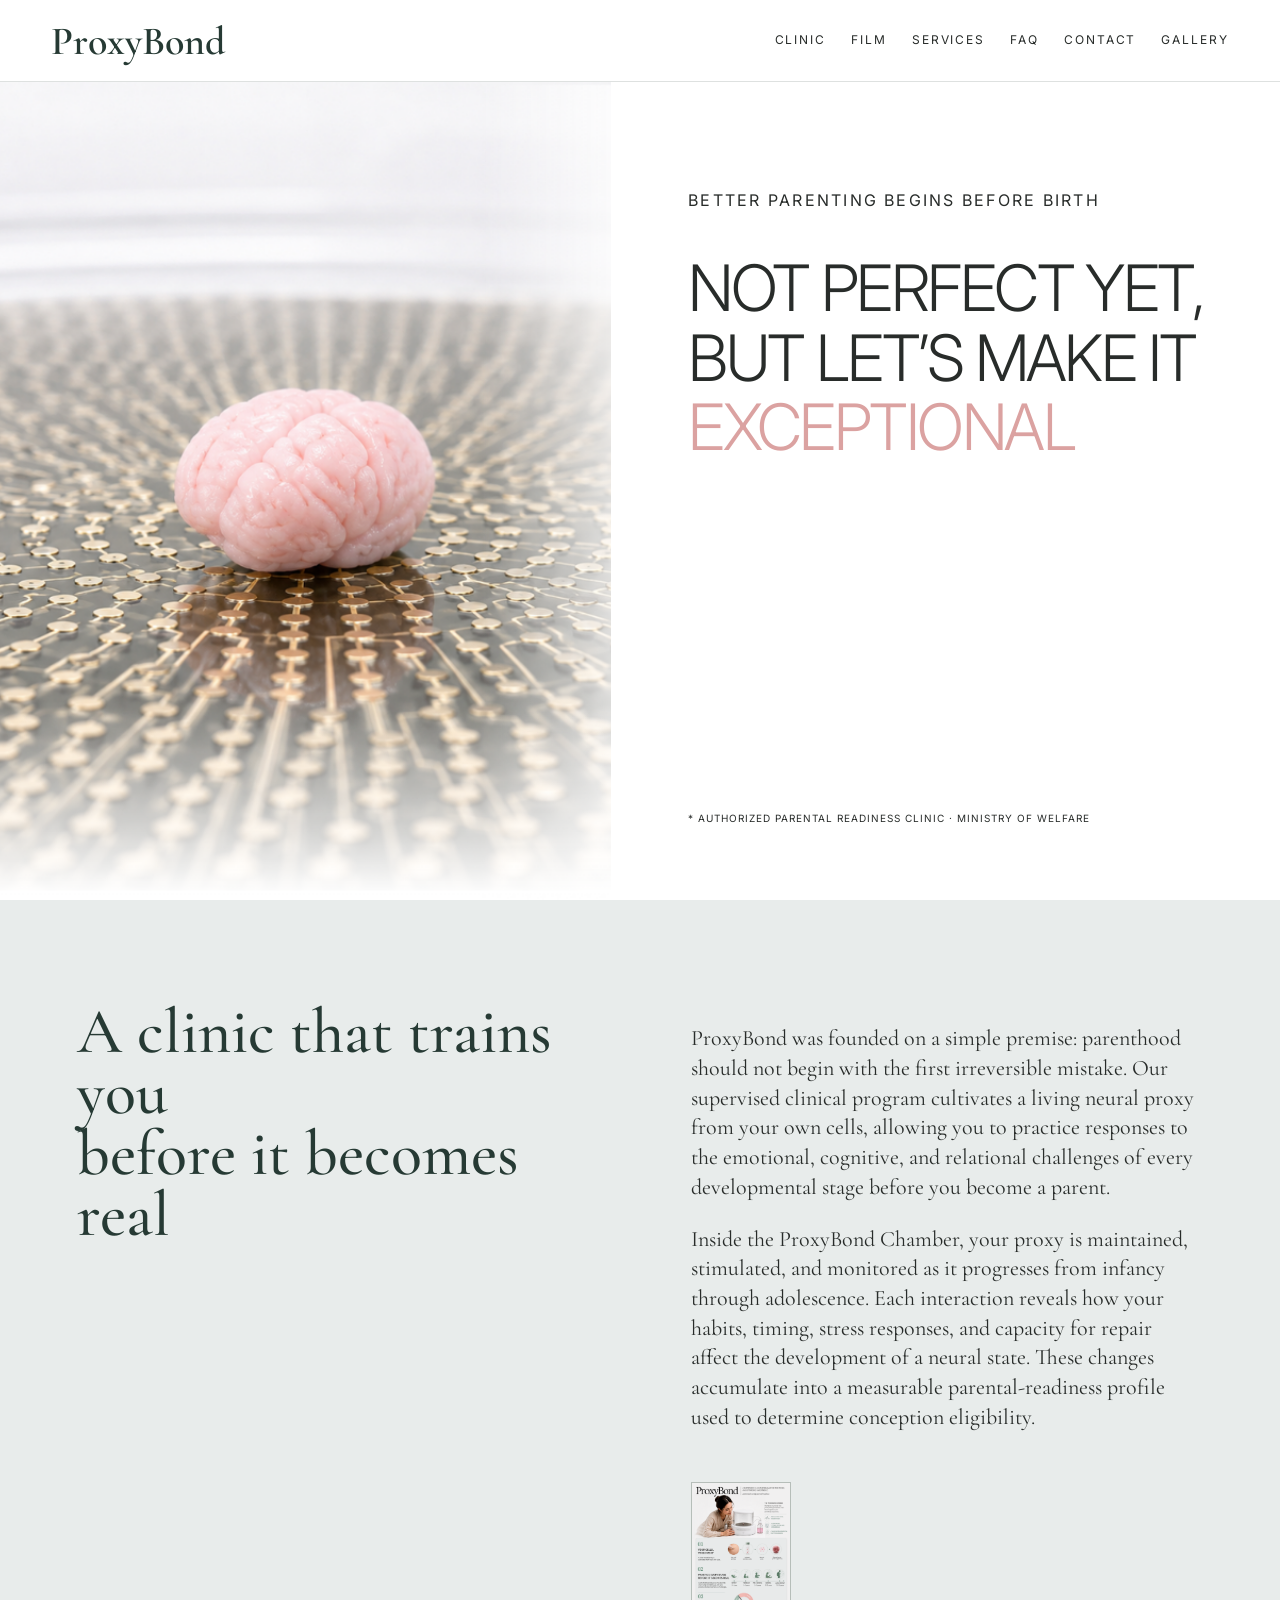
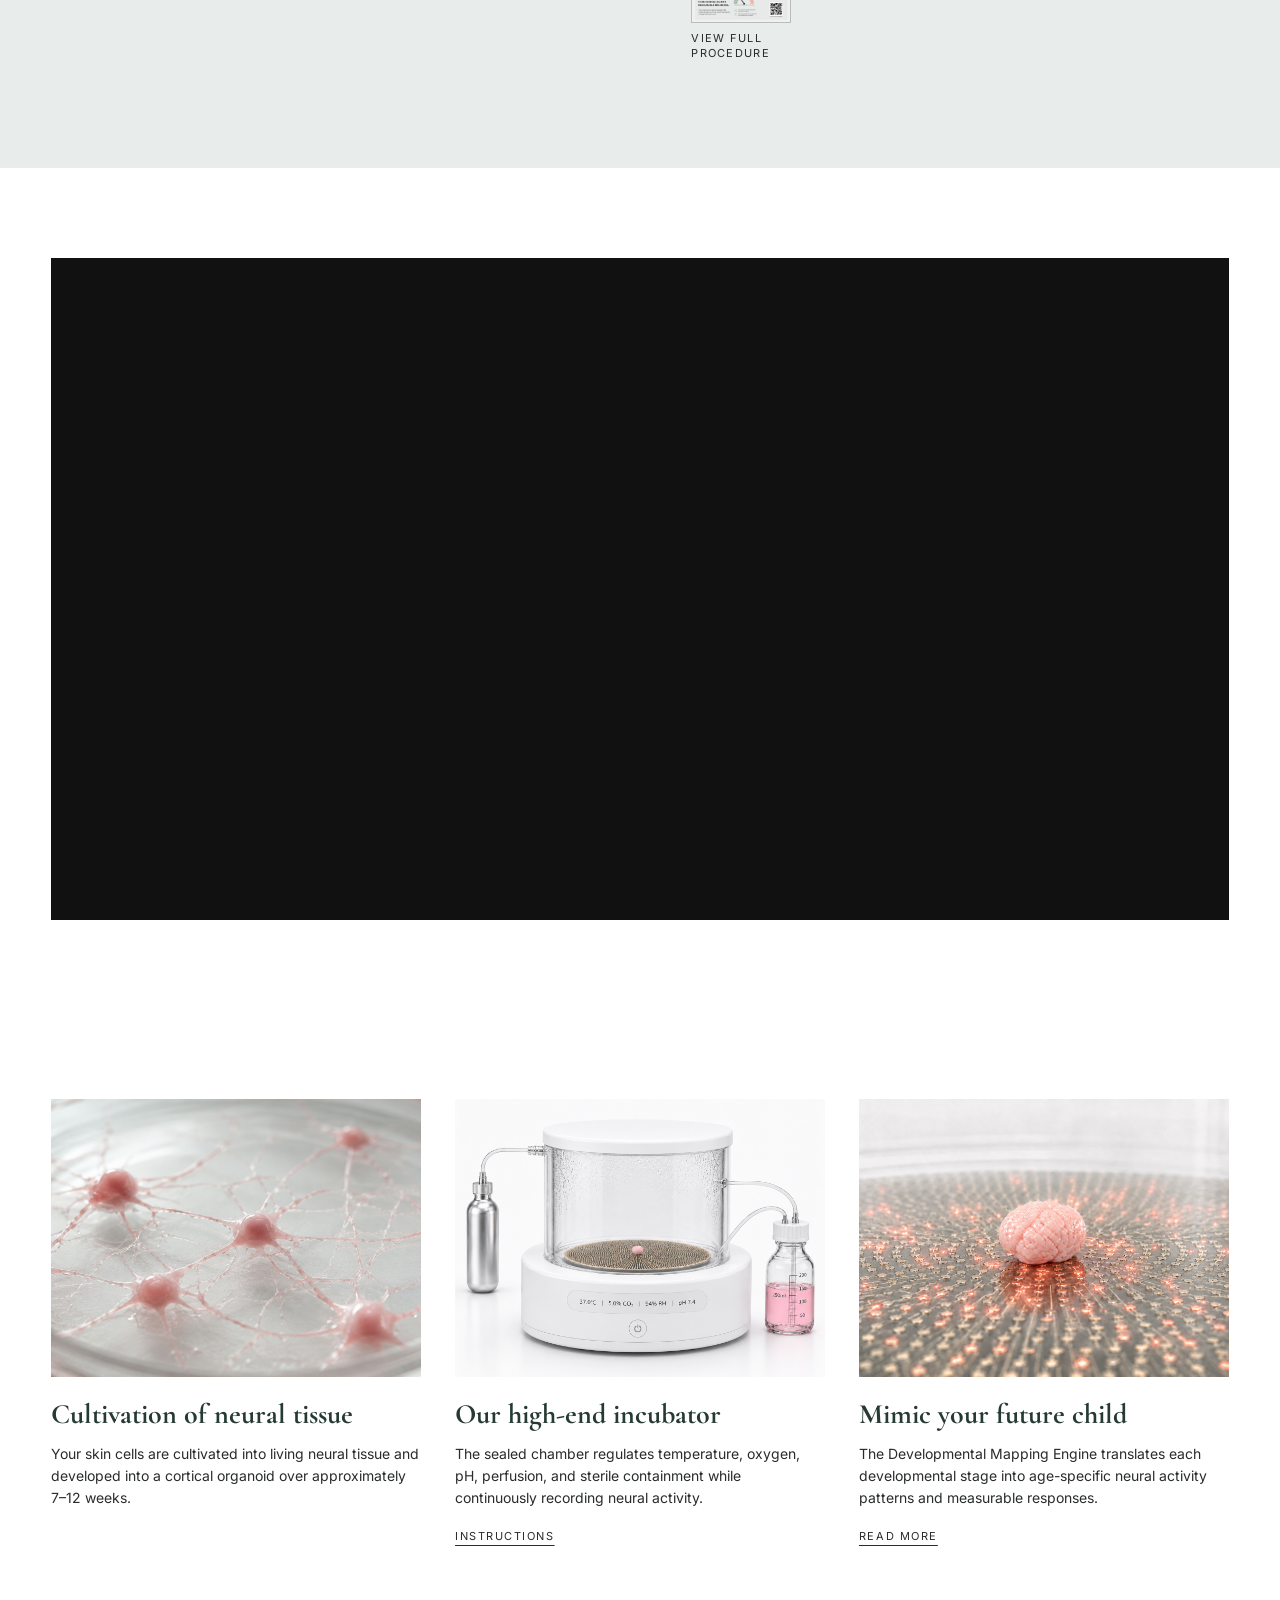
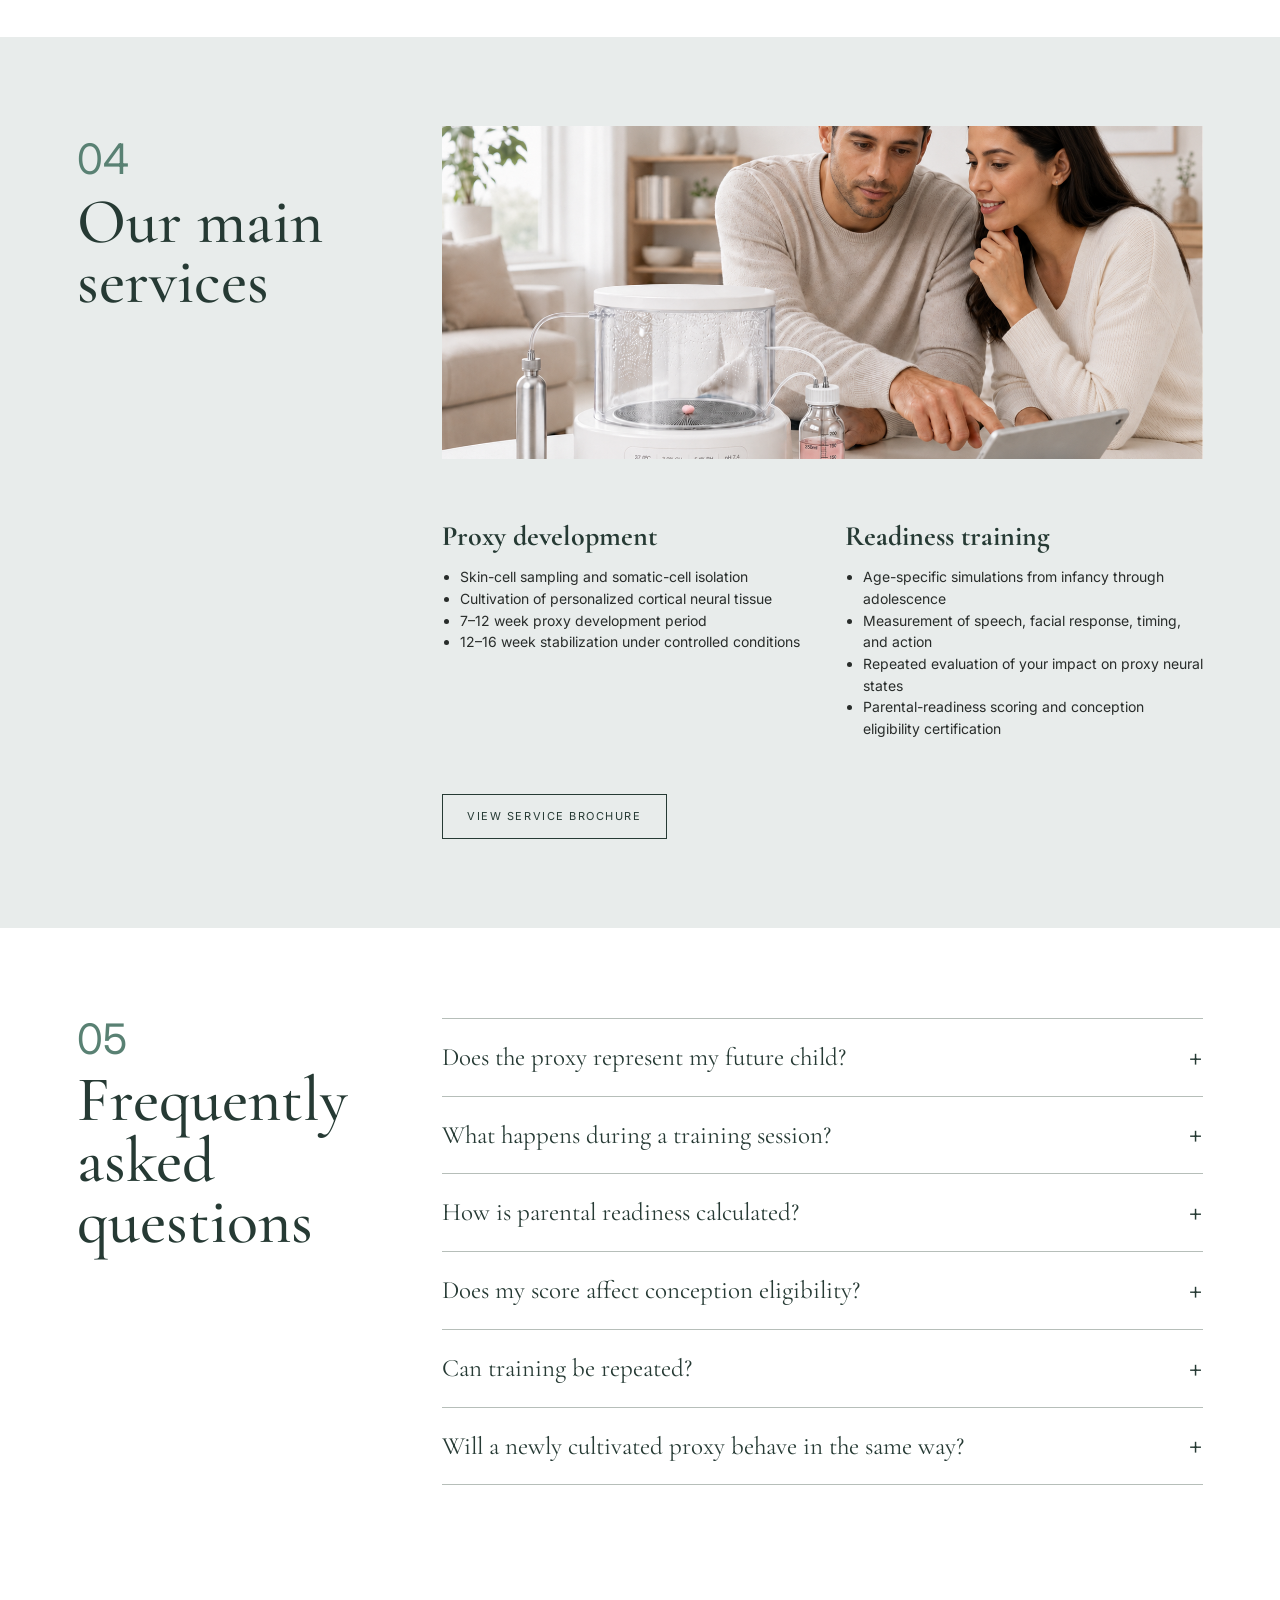
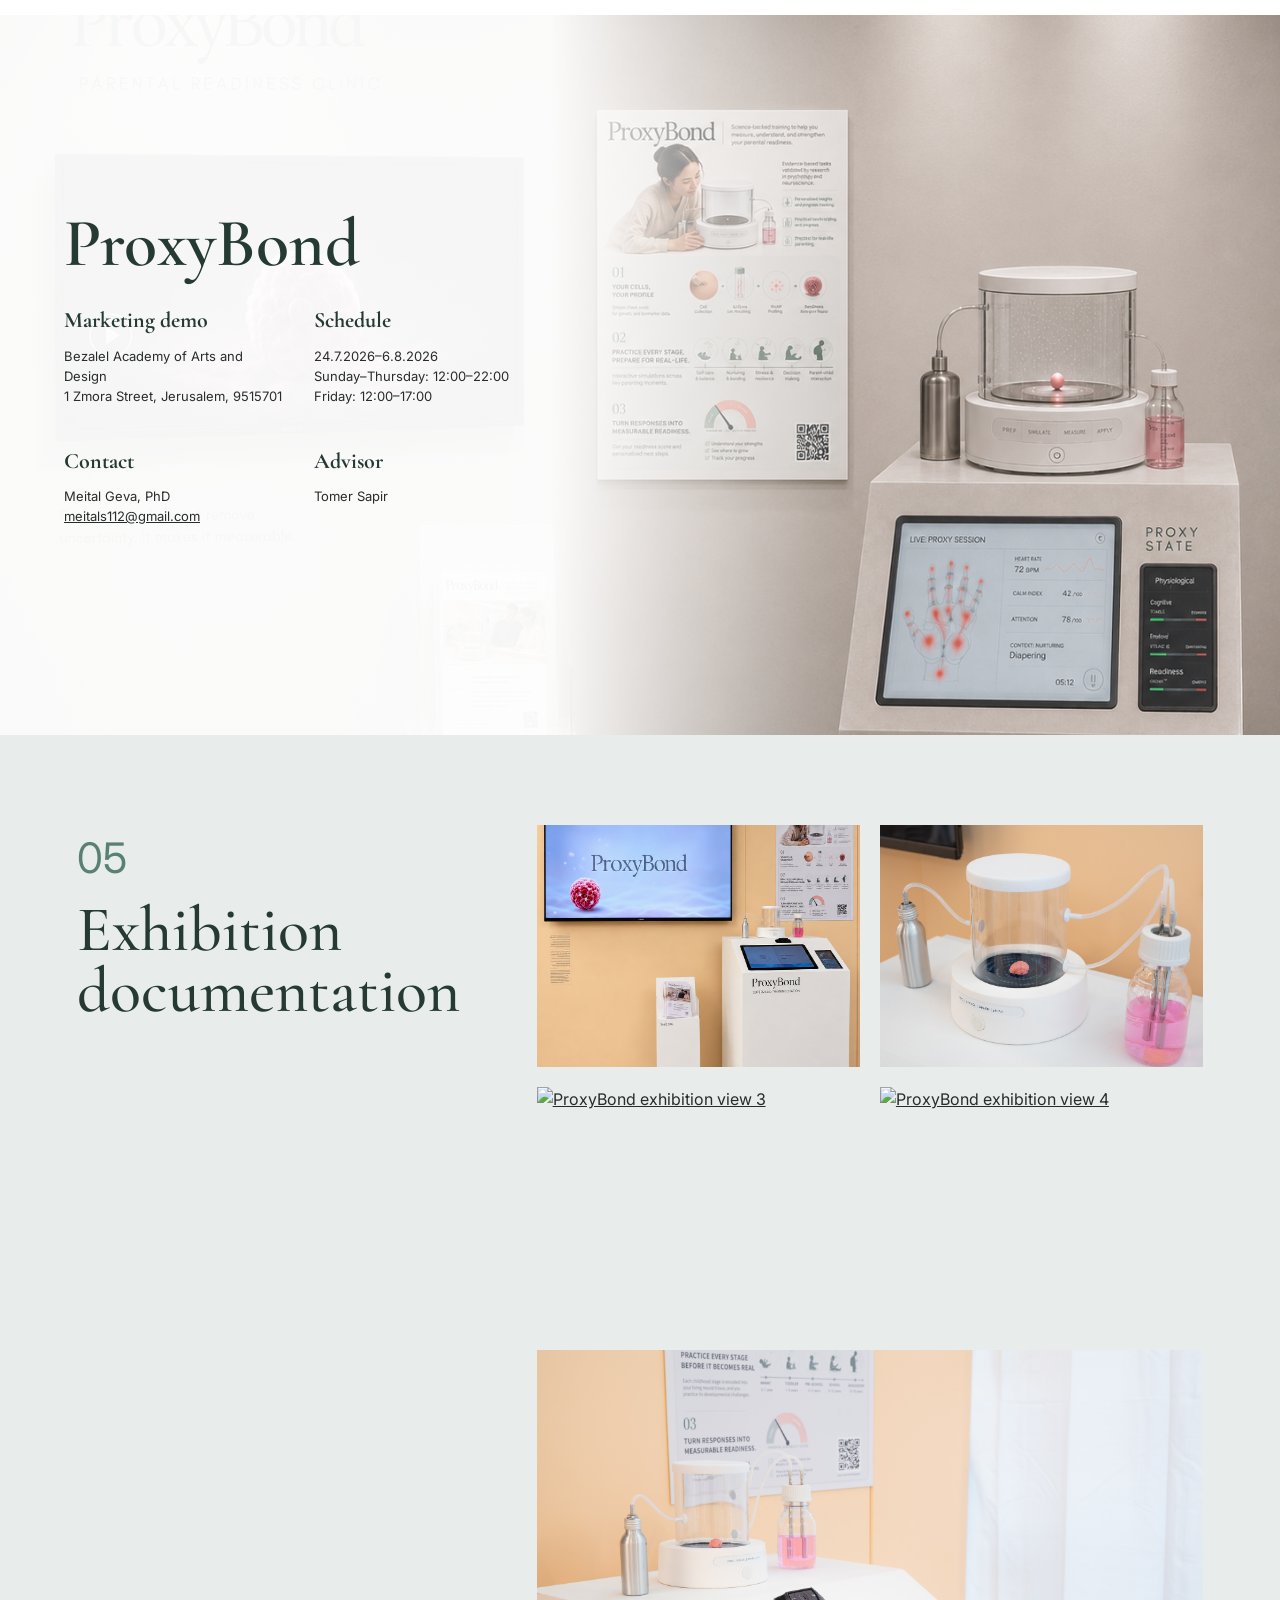
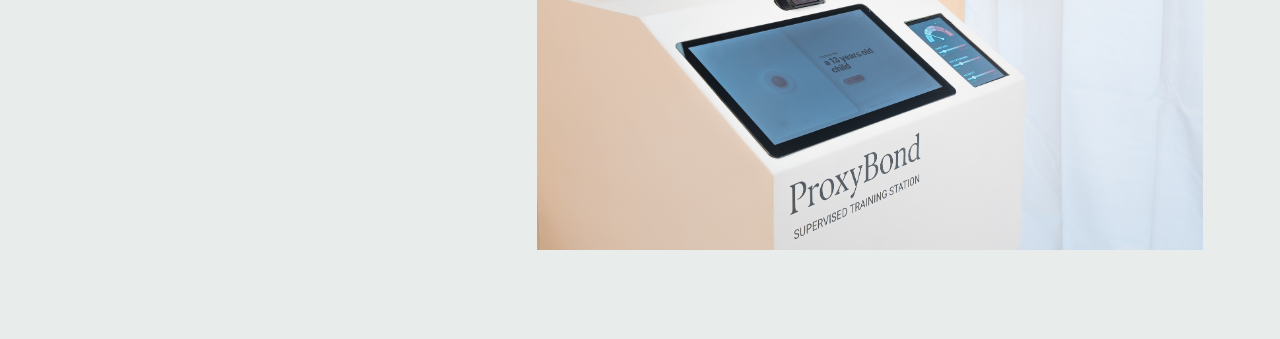
==== commit 50bd57ee: "Update index.html" ====
--- a/proxybond/index.html
+++ b/proxybond/index.html
@@ -14,7 +14,7 @@
 <header class="site-header">
   <a class="brand" href="#top">ProxyBond</a>
   <nav aria-label="Primary navigation">
-    <a href="#about">Clinic</a><a href="#film">Film</a><a href="#services">Services</a><a href="#contact">Contact</a><a href="#gallery">Gallery</a>
+    <a href="#about">Clinic</a><a href="#film">Film</a><a href="#services">Services</a><a href="#faq">FAQ</a><a href="#contact">Contact</a><a href="#gallery">Gallery</a>
   </nav>
   
 </header>
@@ -87,6 +87,99 @@
     </div>
     <a class="button outline" href="ProxyBond_print.pdf" target="_blank">View service brochure</a>
   </section>
+<section id="faq" class="faq-section">
+<div class="services-heading faq-heading">
+  <p class="index">05</p>
+  <h2>Frequently asked<br>questions</h2>
+</div>
+<div class="faq-list">
+
+
+    <details class="faq-item">
+      <summary>
+        <span>Does the proxy represent my future child?</span>
+        <span class="faq-icon">+</span>
+      </summary>
+
+      <p>
+        The proxy is generated from your cells and exposed to developmentally
+        mapped neural patterns. It does not predict a specific future child,
+        but serves as a personalized model for evaluating how your responses
+        influence neural regulation over time.
+      </p>
+    </details>
+
+    <details class="faq-item">
+      <summary>
+        <span>What happens during a training session?</span>
+        <span class="faq-icon">+</span>
+      </summary>
+
+      <p>
+        You are presented with age-specific parenting scenarios. Your speech,
+        facial expression, timing, touch, and decisions are translated into
+        neural stimulation patterns. The proxy’s resulting state changes are
+        then recorded and evaluated.
+      </p>
+    </details>
+
+    <details class="faq-item">
+      <summary>
+        <span>How is parental readiness calculated?</span>
+        <span class="faq-icon">+</span>
+      </summary>
+
+      <p>
+        Readiness is determined through repeated measurement of regulation,
+        recovery, stability, and accumulated changes in the proxy’s neural
+        state across multiple developmental stages.
+      </p>
+    </details>
+
+    <details class="faq-item">
+      <summary>
+        <span>Does my score affect conception eligibility?</span>
+        <span class="faq-icon">+</span>
+      </summary>
+
+      <p>
+        Yes. Your final readiness profile is reviewed as part of the clinic’s
+        conception-eligibility certification process.
+      </p>
+    </details>
+
+    <details class="faq-item">
+      <summary>
+        <span>Can training be repeated?</span>
+        <span class="faq-icon">+</span>
+      </summary>
+
+      <p>
+        Additional simulations may be conducted, but the proxy cannot be
+        restored to an earlier baseline. Its neural response depends on its
+        accumulated interaction history, and established state changes may
+        persist despite later corrective input.
+      </p>
+    </details>
+
+    <details class="faq-item">
+      <summary>
+        <span>Will a newly cultivated proxy behave in the same way?</span>
+        <span class="faq-icon">+</span>
+      </summary>
+
+      <p>
+        No. Each cultivated neural sample develops as a unique biological
+        system. Even when samples are generated from the same parents and
+        exposed to the same developmental protocol, they may produce different
+        response patterns, just as siblings can differ despite sharing much of
+        the same genetic background. Repeating the cultivation process does
+        not guarantee the same neural trajectory or readiness outcome.
+      </p>
+    </details>
+
+  </div>
+</section>
 
 
     <section id="contact" class="contact" style="--contact-image:url('assets/exhibition.png')">
--- a/proxybond/styles.css
+++ b/proxybond/styles.css
@@ -91,7 +91,7 @@
 .eyebrow {
     text-transform:uppercase;
     letter-spacing:.14em;
-    font-size:12px}
+    font-size:16px}
 
 .hero h1,.logic-hero h1,.placeholder h1 {
     font-size: clamp(38px, 5vw, 68px);
@@ -135,7 +135,7 @@
     padding:8vw 6vw;
     gap:8vw}
 
-.about h2,.section-title h2,.services h2 {
+.about h2,.faq-heading h2,.section-title h2,.services h2 {
     font-family:"Cormorant Garamond",serif;
     color:var(--ink);
     font-size:clamp(44px,5vw,72px);
@@ -410,7 +410,7 @@
     }
 
     .eyebrow {
-        font-size: 10px;
+        font-size: 13px;
     }
 
     .authority {
@@ -554,3 +554,98 @@
         grid-column: auto;
     }
 }
+
+.faq-section {
+    padding: 7vw 6vw;
+    display: grid;
+    grid-template-columns: 0.55fr 1.45fr;
+    gap: 40px 6vw;
+}
+
+.faq-heading .index {
+    margin-bottom: 10px;
+}
+
+.faq-list {
+    border-top: 1px solid var(--line);
+}
+
+.faq-item {
+    border-bottom: 1px solid var(--line);
+}
+
+.faq-item summary {
+    display: flex;
+    justify-content: space-between;
+    align-items: center;
+    gap: 30px;
+    padding: 24px 0;
+    cursor: pointer;
+    list-style: none;
+    font-family: "Cormorant Garamond", serif;
+    color: var(--ink);
+    font-size: 25px;
+    line-height: 1.15;
+}
+
+.faq-item summary::-webkit-details-marker {
+    display: none;
+}
+
+.faq-icon {
+    flex: 0 0 auto;
+    font-family: Inter, Arial, sans-serif;
+    font-size: 24px;
+    font-weight: 300;
+    transition: transform 0.2s ease;
+}
+
+.faq-item[open] .faq-icon {
+    transform: rotate(45deg);
+}
+
+.faq-item p {
+    max-width: 720px;
+    margin: 0;
+    padding: 0 50px 28px 0;
+    font-size: 15px;
+    line-height: 1.7;
+}
+
+@media (max-width: 850px) {
+    .faq-section {
+        grid-template-columns: 1fr;
+        padding: 70px 7vw;
+    }
+}
+
+@media (max-width: 520px) {
+    .faq-section {
+        padding: 60px 22px;
+    }
+
+    .faq-heading h2 {
+        font-size: 40px;
+    }
+
+    .faq-item summary {
+        padding: 20px 0;
+        font-size: 21px;
+    }
+
+    .faq-item p {
+        padding: 0 0 24px;
+        font-size: 14px;
+    }
+}
+.faq-heading {
+    align-self: start;
+}
+
+.faq-heading .index {
+    font-family: Inter, Arial, sans-serif;
+    font-size: 42px;
+    line-height: 1;
+    color: #598173;
+    margin: 0 0 10px;
+}
